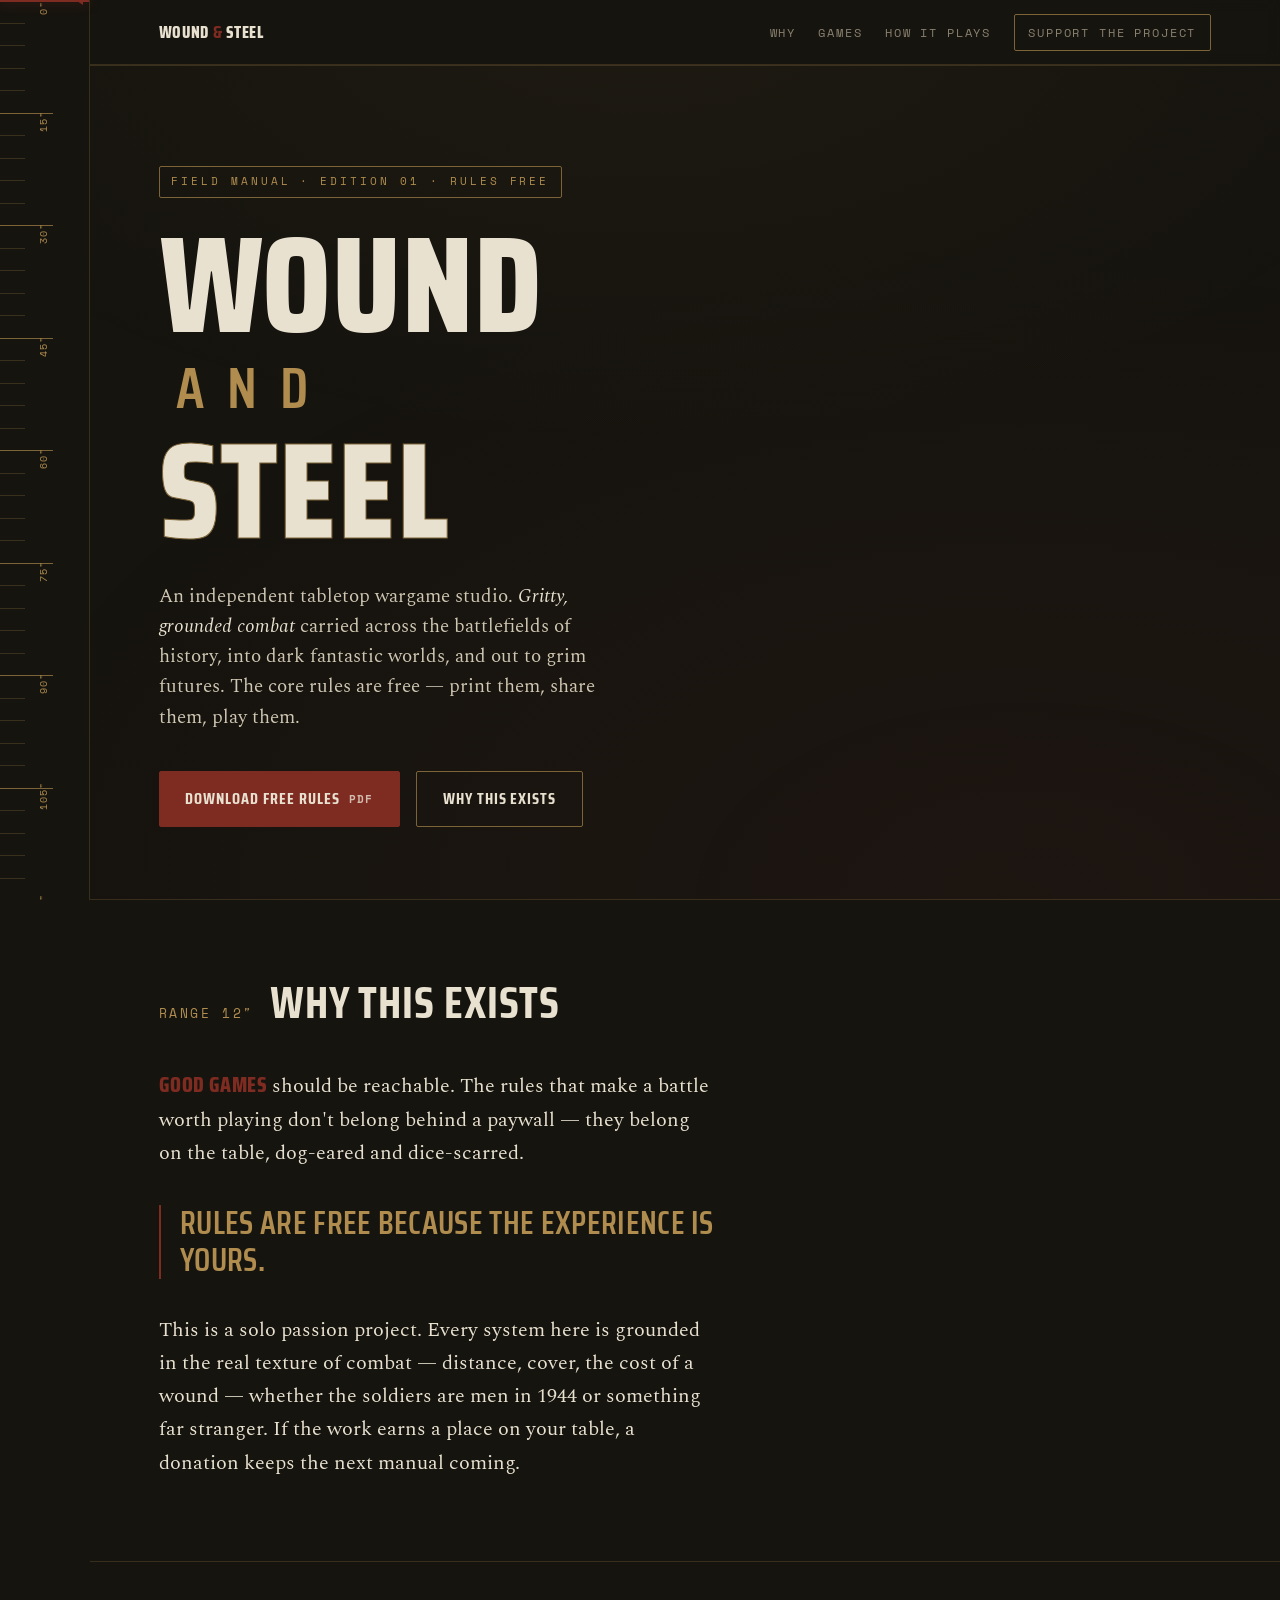
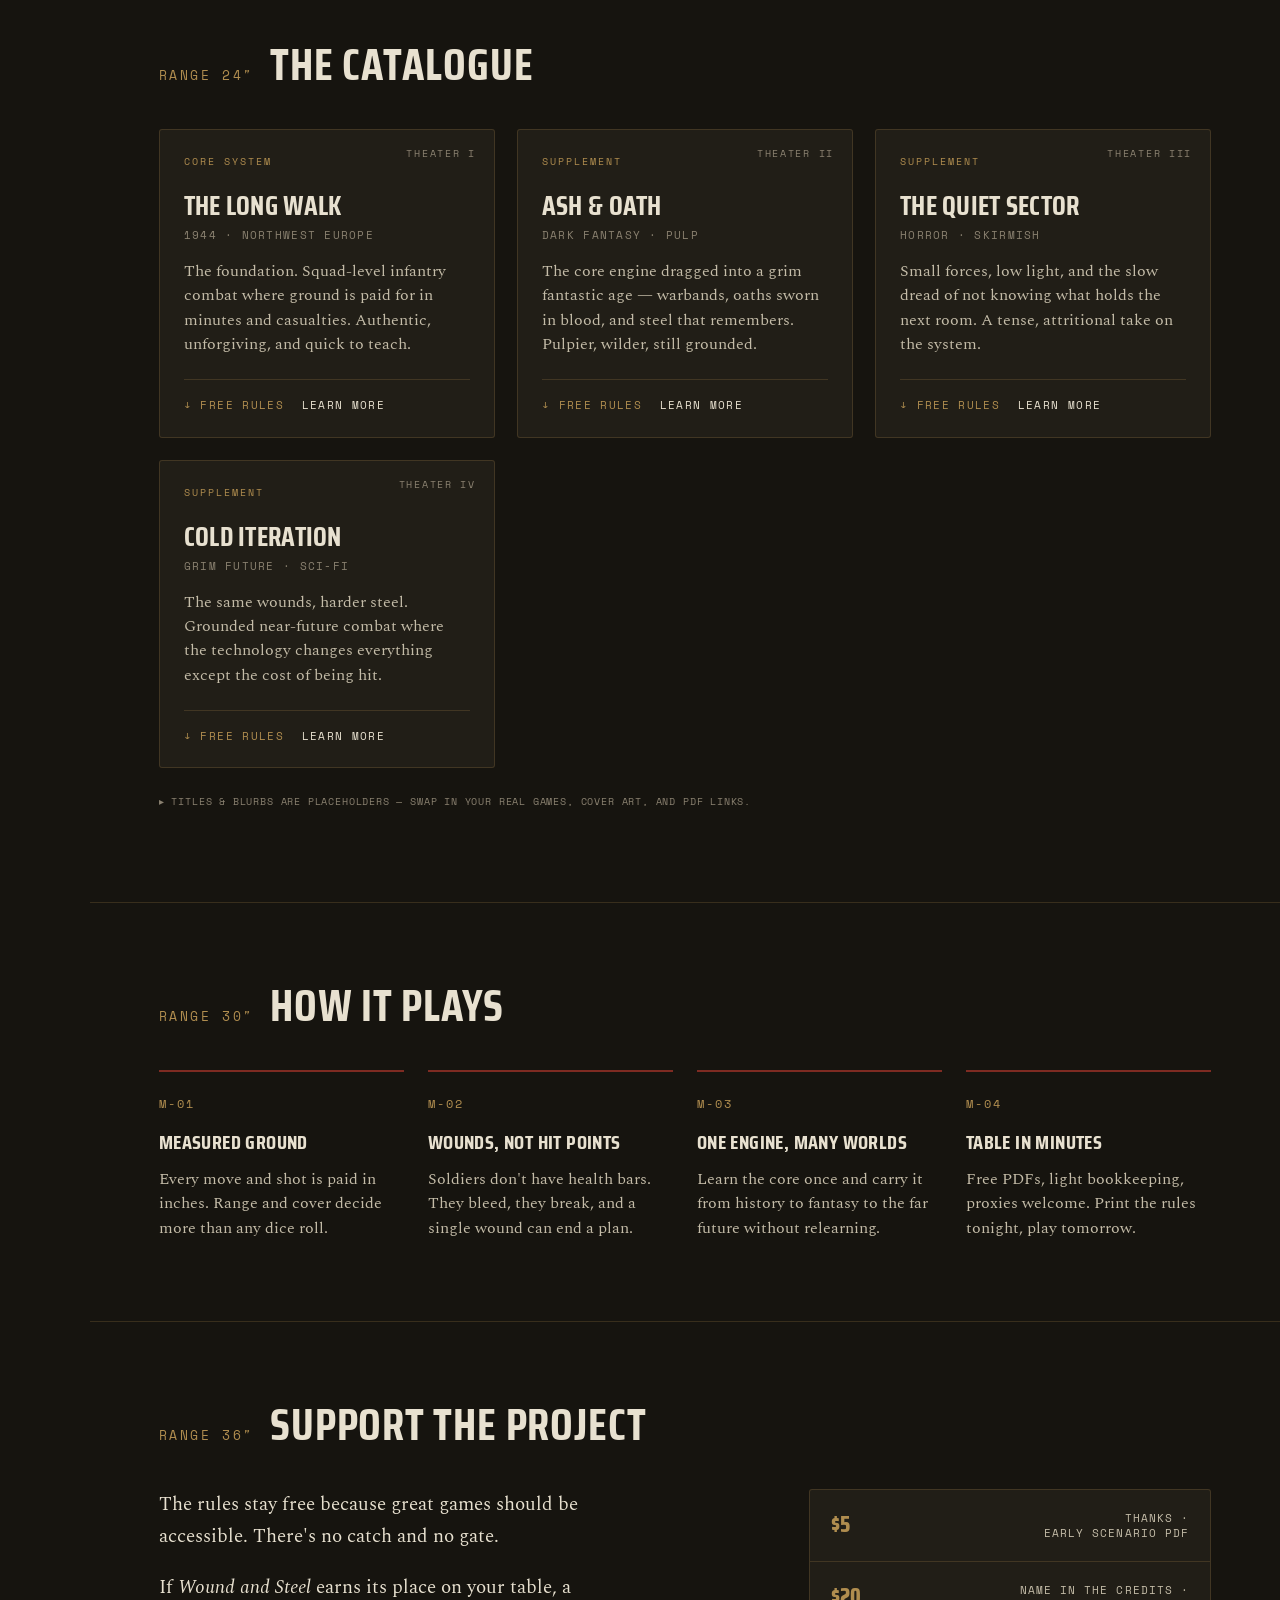
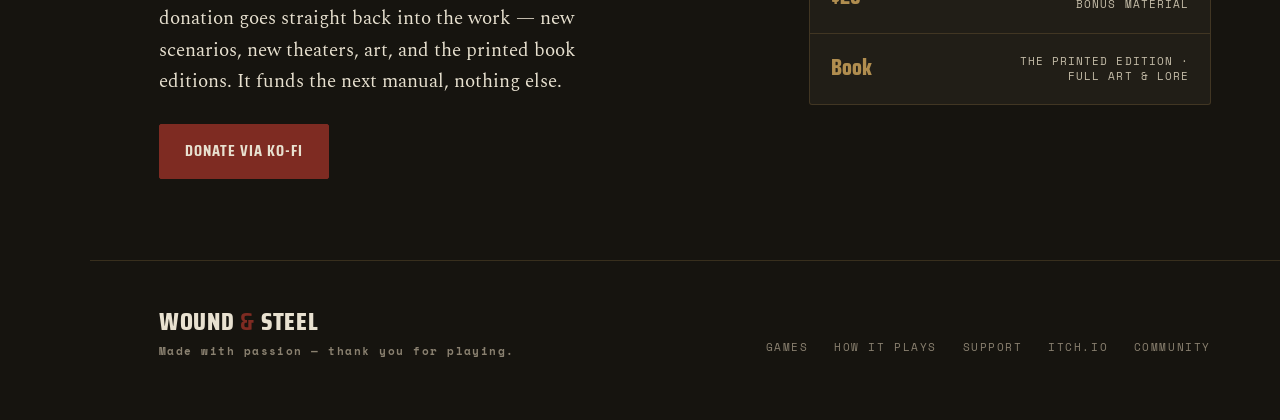
==== index.html @ c1ce83df "Add Wound and Steel studio homepage Distinctive dark-warm field-manual design for the tabletop warga" ====
<!DOCTYPE html>
<html lang="en">
<head>
<meta charset="UTF-8">
<meta name="viewport" content="width=device-width, initial-scale=1.0">
<title>Wound and Steel — Gritty tabletop wargames, rules free</title>
<meta name="description" content="Wound and Steel is an independent tabletop wargame studio. Grounded combat across history, dark fantasy, and grim futures. Core rules are free to download, print, and play.">
<link rel="preconnect" href="https://fonts.googleapis.com">
<link rel="preconnect" href="https://fonts.gstatic.com" crossorigin>
<link href="https://fonts.googleapis.com/css2?family=Saira+Condensed:wght@500;600;700;800&family=Spectral:ital,wght@0,400;0,500;1,400&family=Space+Mono:wght@400;700&display=swap" rel="stylesheet">
<style>
  :root{
    --gunmetal:#16140F;
    --steel:#211E17;
    --steel-2:#2B2820;
    --bone:#E8E1D0;
    --brass:#B08D4F;
    --brass-dim:#7d6438;
    --oxblood:#7E2B22;
    --ash:#8A8170;
    --hairline:rgba(176,141,79,.22);

    --display:"Saira Condensed",system-ui,sans-serif;
    --lore:"Spectral",Georgia,serif;
    --data:"Space Mono",ui-monospace,monospace;

    --rail:clamp(46px,7vw,92px);
    --maxw:1180px;
  }

  *{box-sizing:border-box}
  html{scroll-behavior:smooth}
  @media (prefers-reduced-motion:reduce){html{scroll-behavior:auto}}

  body{
    margin:0;
    background:var(--gunmetal);
    color:var(--bone);
    font-family:var(--lore);
    font-size:18px;
    line-height:1.65;
    -webkit-font-smoothing:antialiased;
    overflow-x:hidden;
  }
  /* faint paper grain + vignette, grounds the "field manual" surface */
  body::before{
    content:"";
    position:fixed;inset:0;z-index:0;pointer-events:none;
    background:
      radial-gradient(120% 90% at 50% 0%, rgba(176,141,79,.05), transparent 55%),
      radial-gradient(140% 120% at 80% 100%, rgba(126,43,34,.07), transparent 60%);
  }
  main{position:relative;z-index:1}

  a{color:inherit}
  ::selection{background:var(--oxblood);color:var(--bone)}

  .data{font-family:var(--data);text-transform:uppercase;letter-spacing:.18em;font-size:.72rem;color:var(--brass)}

  /* ---- THE RANGE RULER : signature element ---- */
  .ruler{
    position:fixed;top:0;left:0;bottom:0;width:var(--rail);z-index:5;
    border-right:1px solid var(--hairline);
    background:linear-gradient(var(--gunmetal),var(--gunmetal));
    pointer-events:none;
    display:flex;flex-direction:column;
  }
  .ruler__ticks{position:absolute;inset:0;overflow:hidden}
  .ruler__tick{position:absolute;left:0;height:1px;background:var(--hairline)}
  .ruler__tick.major{background:var(--brass-dim);width:60%}
  .ruler__tick.minor{width:28%}
  .ruler__num{
    position:absolute;left:50%;transform:translateX(-50%) rotate(-90deg);
    transform-origin:center;
    font-family:var(--data);font-size:.62rem;letter-spacing:.1em;color:var(--brass);
    white-space:nowrap;
  }
  .ruler__marker{
    position:absolute;left:0;width:100%;height:2px;background:var(--oxblood);
    box-shadow:0 0 12px rgba(126,43,34,.8);
    transition:top .15s linear;
  }
  .ruler__marker::after{
    content:"";position:absolute;right:6px;top:-3px;width:0;height:0;
    border-top:4px solid transparent;border-bottom:4px solid transparent;
    border-right:6px solid var(--oxblood);
  }
  @media (prefers-reduced-motion:reduce){.ruler__marker{transition:none}}

  .shell{margin-left:var(--rail)}
  .wrap{max-width:var(--maxw);margin:0 auto;padding:0 clamp(20px,5vw,64px)}

  /* ---- top bar ---- */
  header.bar{
    position:sticky;top:0;z-index:4;margin-left:var(--rail);
    background:rgba(22,20,15,.86);backdrop-filter:blur(6px);
    border-bottom:1px solid var(--hairline);
  }
  .bar__in{display:flex;align-items:center;justify-content:space-between;gap:1rem;
    padding:.85rem clamp(20px,5vw,64px);max-width:var(--maxw);margin:0 auto}
  .brand{font-family:var(--display);font-weight:800;letter-spacing:.04em;
    font-size:1.05rem;text-transform:uppercase;line-height:1}
  .brand b{color:var(--oxblood);font-weight:800}
  nav.links{display:flex;gap:1.4rem;align-items:center}
  nav.links a{font-family:var(--data);font-size:.72rem;text-transform:uppercase;
    letter-spacing:.16em;color:var(--ash);text-decoration:none;transition:color .2s}
  nav.links a:hover,nav.links a:focus-visible{color:var(--bone)}
  .support-btn{
    font-family:var(--data);font-size:.7rem;letter-spacing:.14em;text-transform:uppercase;
    color:var(--bone);text-decoration:none;
    border:1px solid var(--brass-dim);padding:.5rem .85rem;border-radius:2px;
    transition:border-color .2s,background .2s,color .2s;
  }
  .support-btn:hover,.support-btn:focus-visible{border-color:var(--brass);background:var(--brass);color:var(--gunmetal)}
  nav.links a.hide-sm{display:inline}

  /* ---- HERO : dossier cover ---- */
  .hero{padding:clamp(3.5rem,11vh,7rem) 0 clamp(3rem,8vh,5rem)}
  .stamp{
    display:inline-block;font-family:var(--data);font-size:.66rem;letter-spacing:.28em;
    text-transform:uppercase;color:var(--brass);
    border:1px solid var(--brass-dim);padding:.4rem .7rem;border-radius:2px;
    margin-bottom:1.8rem;
  }
  .hero h1{
    font-family:var(--display);font-weight:800;text-transform:uppercase;
    font-size:clamp(3.1rem,12vw,8.5rem);line-height:.86;letter-spacing:.005em;
    margin:0;color:var(--bone);
  }
  .hero h1 .and{display:block;font-size:.42em;font-weight:600;letter-spacing:.4em;
    color:var(--brass);margin:.35em 0;padding-left:.3em}
  .hero h1 .steel{color:var(--bone);
    text-shadow:0 0 0 transparent;
    -webkit-text-stroke:1px var(--brass-dim);}
  .hero__lede{
    max-width:46ch;margin:2rem 0 0;font-family:var(--lore);font-size:1.18rem;
    color:#cfc7b3;line-height:1.6;
  }
  .hero__lede em{color:var(--bone);font-style:italic}
  .hero__cta{display:flex;flex-wrap:wrap;gap:1rem;margin-top:2.4rem;align-items:center}
  .btn{
    font-family:var(--display);text-transform:uppercase;letter-spacing:.06em;
    font-weight:700;font-size:1rem;text-decoration:none;
    padding:.85rem 1.6rem;border-radius:2px;display:inline-flex;align-items:center;gap:.6rem;
    transition:transform .15s,background .2s,color .2s,border-color .2s;
  }
  .btn--solid{background:var(--oxblood);color:var(--bone);border:1px solid var(--oxblood)}
  .btn--solid:hover,.btn--solid:focus-visible{background:#94352a;transform:translateY(-2px)}
  .btn--ghost{border:1px solid var(--brass-dim);color:var(--bone)}
  .btn--ghost:hover,.btn--ghost:focus-visible{border-color:var(--brass);color:var(--brass)}
  .btn .tick{font-family:var(--data);font-size:.7rem;letter-spacing:.1em;opacity:.8}

  /* section scaffolding */
  section{padding:clamp(3.5rem,9vh,6rem) 0;border-top:1px solid var(--hairline)}
  .sec-head{display:flex;align-items:baseline;gap:1rem;margin-bottom:2.6rem;flex-wrap:wrap}
  .sec-head .idx{font-family:var(--data);color:var(--brass);font-size:.8rem;letter-spacing:.2em}
  .sec-head h2{font-family:var(--display);text-transform:uppercase;font-weight:700;
    font-size:clamp(1.7rem,4.5vw,2.8rem);letter-spacing:.02em;margin:0;line-height:1}

  /* ---- WHY THIS EXISTS ---- */
  .creed{display:grid;grid-template-columns:1fr;gap:2.2rem;max-width:62ch}
  .creed p{margin:0;font-size:1.22rem;line-height:1.7}
  .creed p .drop{color:var(--oxblood);font-family:var(--display);font-weight:800;
    font-size:1.1em;text-transform:uppercase;letter-spacing:.02em}
  .creed .pull{font-family:var(--display);text-transform:uppercase;font-weight:600;
    font-size:clamp(1.4rem,3.6vw,2rem);line-height:1.15;color:var(--brass);
    letter-spacing:.01em;border-left:2px solid var(--oxblood);padding-left:1.2rem;max-width:none}

  /* ---- GAMES : theater dossiers ---- */
  .games{display:grid;grid-template-columns:repeat(auto-fill,minmax(280px,1fr));gap:1.4rem}
  .game{
    position:relative;background:var(--steel);border:1px solid var(--hairline);
    border-radius:3px;padding:1.5rem 1.5rem 1.4rem;overflow:hidden;
    transition:border-color .25s,transform .2s,background .25s;
    display:flex;flex-direction:column;min-height:260px;
  }
  .game:hover{border-color:var(--brass-dim);transform:translateY(-3px);background:var(--steel-2)}
  .game::before{
    content:attr(data-theater);position:absolute;top:1rem;right:1.1rem;
    font-family:var(--data);font-size:.6rem;letter-spacing:.18em;color:var(--ash);text-transform:uppercase;
  }
  .game__sig{font-family:var(--data);font-size:.64rem;letter-spacing:.2em;color:var(--brass);
    text-transform:uppercase;margin-bottom:1.4rem}
  .game h3{font-family:var(--display);text-transform:uppercase;font-weight:700;
    font-size:1.7rem;line-height:.95;margin:0 0 .5rem;letter-spacing:.01em}
  .game .era{font-family:var(--data);font-size:.66rem;color:var(--ash);letter-spacing:.12em;
    text-transform:uppercase;margin-bottom:.9rem}
  .game p{font-size:.98rem;color:#c4bca8;line-height:1.55;margin:0 0 1.4rem}
  .game__foot{margin-top:auto;display:flex;gap:1.1rem;align-items:center;
    border-top:1px solid var(--hairline);padding-top:1rem}
  .game__foot a{font-family:var(--data);font-size:.7rem;letter-spacing:.12em;text-transform:uppercase;
    text-decoration:none;color:var(--bone);transition:color .2s}
  .game__foot a.free{color:var(--brass)}
  .game__foot a:hover{color:var(--oxblood)}
  .placeholder-note{font-family:var(--data);font-size:.64rem;color:var(--ash);
    letter-spacing:.08em;margin-top:1.6rem;text-transform:uppercase}

  /* ---- HOW IT PLAYS / mechanics strip ---- */
  .mech{display:grid;grid-template-columns:repeat(auto-fit,minmax(220px,1fr));gap:1.5rem}
  .mech__item{border-top:2px solid var(--oxblood);padding-top:1rem}
  .mech__item .num{font-family:var(--data);font-size:.72rem;color:var(--brass);letter-spacing:.18em}
  .mech__item h4{font-family:var(--display);text-transform:uppercase;font-weight:700;
    font-size:1.25rem;margin:.5rem 0 .5rem;letter-spacing:.02em}
  .mech__item p{margin:0;font-size:.98rem;color:#c4bca8;line-height:1.55}

  /* ---- SUPPORT ---- */
  .support{display:grid;grid-template-columns:1.2fr .8fr;gap:3rem;align-items:start}
  .support__copy p{font-size:1.16rem;line-height:1.7;margin:0 0 1.2rem;max-width:48ch}
  .tiers{border:1px solid var(--hairline);border-radius:3px;background:var(--steel);overflow:hidden}
  .tier{display:flex;justify-content:space-between;align-items:center;gap:1rem;
    padding:1.05rem 1.3rem;border-bottom:1px solid var(--hairline)}
  .tier:last-child{border-bottom:0}
  .tier .amt{font-family:var(--display);font-weight:800;font-size:1.4rem;color:var(--brass)}
  .tier .lbl{font-family:var(--data);font-size:.66rem;letter-spacing:.1em;color:#c4bca8;
    text-transform:uppercase;text-align:right;line-height:1.4}
  .support__cta{margin-top:1.6rem}

  /* ---- FOOTER ---- */
  footer{border-top:1px solid var(--hairline);padding:3rem 0 4rem;margin-left:var(--rail)}
  .foot__in{max-width:var(--maxw);margin:0 auto;padding:0 clamp(20px,5vw,64px);
    display:flex;justify-content:space-between;align-items:flex-end;gap:2rem;flex-wrap:wrap}
  .foot__brand{font-family:var(--display);font-weight:800;text-transform:uppercase;
    font-size:1.6rem;letter-spacing:.03em;line-height:1}
  .foot__brand b{color:var(--oxblood)}
  .foot__brand span{display:block;font-family:var(--data);font-size:.66rem;color:var(--ash);
    letter-spacing:.14em;margin-top:.7rem;text-transform:none}
  .foot__links{display:flex;gap:1.6rem;flex-wrap:wrap}
  .foot__links a{font-family:var(--data);font-size:.7rem;letter-spacing:.14em;text-transform:uppercase;
    color:var(--ash);text-decoration:none;transition:color .2s}
  .foot__links a:hover{color:var(--bone)}

  /* scroll reveal */
  .reveal{opacity:0;transform:translateY(18px);transition:opacity .6s ease,transform .6s ease}
  .reveal.in{opacity:1;transform:none}
  @media (prefers-reduced-motion:reduce){.reveal{opacity:1;transform:none;transition:none}}

  :focus-visible{outline:2px solid var(--brass);outline-offset:3px}

  /* ---- responsive ---- */
  @media (max-width:820px){
    .support{grid-template-columns:1fr;gap:2rem}
    nav.links a.hide-sm{display:none}
  }
  @media (max-width:560px){
    body{font-size:17px}
    :root{--rail:34px}
    .ruler__num{font-size:.52rem}
    nav.links{gap:.9rem}
    .brand{font-size:.9rem}
    .hero h1 .steel{-webkit-text-stroke:.5px var(--brass-dim)}
  }
</style>
</head>
<body>

<!-- SIGNATURE: range ruler -->
<div class="ruler" aria-hidden="true">
  <div class="ruler__ticks" id="ticks"></div>
  <div class="ruler__marker" id="marker" style="top:0"></div>
</div>

<header class="bar">
  <div class="bar__in">
    <div class="brand">Wound&nbsp;<b>&amp;</b>&nbsp;Steel</div>
    <nav class="links" aria-label="Primary">
      <a href="#creed" class="hide-sm">Why</a>
      <a href="#games">Games</a>
      <a href="#play" class="hide-sm">How it plays</a>
      <a href="#support" class="support-btn">Support the project</a>
    </nav>
  </div>
</header>

<main class="shell">

  <!-- HERO -->
  <section class="hero" id="top">
    <div class="wrap">
      <span class="stamp reveal">Field Manual · Edition 01 · Rules free</span>
      <h1 class="reveal">
        Wound
        <span class="and">and</span>
        <span class="steel">Steel</span>
      </h1>
      <p class="hero__lede reveal">
        An independent tabletop wargame studio. <em>Gritty, grounded combat</em>
        carried across the battlefields of history, into dark fantastic worlds,
        and out to grim futures. The core rules are free — print them, share them,
        play them.
      </p>
      <div class="hero__cta reveal">
        <a href="#games" class="btn btn--solid">Download free rules <span class="tick">PDF</span></a>
        <a href="#creed" class="btn btn--ghost">Why this exists</a>
      </div>
    </div>
  </section>

  <!-- WHY THIS EXISTS -->
  <section id="creed">
    <div class="wrap">
      <div class="sec-head reveal">
        <span class="idx">RANGE 12″</span>
        <h2>Why this exists</h2>
      </div>
      <div class="creed">
        <p class="reveal"><span class="drop">Good games</span> should be reachable. The rules
        that make a battle worth playing don't belong behind a paywall — they belong on the
        table, dog-eared and dice-scarred.</p>
        <p class="pull reveal">Rules are free because the experience is yours.</p>
        <p class="reveal">This is a solo passion project. Every system here is grounded in the
        real texture of combat — distance, cover, the cost of a wound — whether the soldiers
        are men in 1944 or something far stranger. If the work earns a place on your table,
        a donation keeps the next manual coming.</p>
      </div>
    </div>
  </section>

  <!-- GAMES -->
  <section id="games">
    <div class="wrap">
      <div class="sec-head reveal">
        <span class="idx">RANGE 24″</span>
        <h2>The catalogue</h2>
      </div>
      <div class="games">
        <article class="game reveal" data-theater="Theater I">
          <div class="game__sig">Core system</div>
          <h3>The Long Walk</h3>
          <div class="era">1944 · Northwest Europe</div>
          <p>The foundation. Squad-level infantry combat where ground is paid for in
          minutes and casualties. Authentic, unforgiving, and quick to teach.</p>
          <div class="game__foot">
            <a href="#" class="free">↓ Free rules</a>
            <a href="#">Learn more</a>
          </div>
        </article>

        <article class="game reveal" data-theater="Theater II">
          <div class="game__sig">Supplement</div>
          <h3>Ash &amp; Oath</h3>
          <div class="era">Dark fantasy · Pulp</div>
          <p>The core engine dragged into a grim fantastic age — warbands, oaths sworn
          in blood, and steel that remembers. Pulpier, wilder, still grounded.</p>
          <div class="game__foot">
            <a href="#" class="free">↓ Free rules</a>
            <a href="#">Learn more</a>
          </div>
        </article>

        <article class="game reveal" data-theater="Theater III">
          <div class="game__sig">Supplement</div>
          <h3>The Quiet Sector</h3>
          <div class="era">Horror · Skirmish</div>
          <p>Small forces, low light, and the slow dread of not knowing what holds the
          next room. A tense, attritional take on the system.</p>
          <div class="game__foot">
            <a href="#" class="free">↓ Free rules</a>
            <a href="#">Learn more</a>
          </div>
        </article>

        <article class="game reveal" data-theater="Theater IV">
          <div class="game__sig">Supplement</div>
          <h3>Cold Iteration</h3>
          <div class="era">Grim future · Sci-fi</div>
          <p>The same wounds, harder steel. Grounded near-future combat where the
          technology changes everything except the cost of being hit.</p>
          <div class="game__foot">
            <a href="#" class="free">↓ Free rules</a>
            <a href="#">Learn more</a>
          </div>
        </article>
      </div>
      <p class="placeholder-note">▸ Titles &amp; blurbs are placeholders — swap in your real games, cover art, and PDF links.</p>
    </div>
  </section>

  <!-- HOW IT PLAYS -->
  <section id="play">
    <div class="wrap">
      <div class="sec-head reveal">
        <span class="idx">RANGE 30″</span>
        <h2>How it plays</h2>
      </div>
      <div class="mech">
        <div class="mech__item reveal">
          <span class="num">M-01</span>
          <h4>Measured ground</h4>
          <p>Every move and shot is paid in inches. Range and cover decide more than any dice roll.</p>
        </div>
        <div class="mech__item reveal">
          <span class="num">M-02</span>
          <h4>Wounds, not hit points</h4>
          <p>Soldiers don't have health bars. They bleed, they break, and a single wound can end a plan.</p>
        </div>
        <div class="mech__item reveal">
          <span class="num">M-03</span>
          <h4>One engine, many worlds</h4>
          <p>Learn the core once and carry it from history to fantasy to the far future without relearning.</p>
        </div>
        <div class="mech__item reveal">
          <span class="num">M-04</span>
          <h4>Table in minutes</h4>
          <p>Free PDFs, light bookkeeping, proxies welcome. Print the rules tonight, play tomorrow.</p>
        </div>
      </div>
    </div>
  </section>

  <!-- SUPPORT -->
  <section id="support">
    <div class="wrap">
      <div class="sec-head reveal">
        <span class="idx">RANGE 36″</span>
        <h2>Support the project</h2>
      </div>
      <div class="support">
        <div class="support__copy reveal">
          <p>The rules stay free because great games should be accessible. There's no
          catch and no gate.</p>
          <p>If <em>Wound and Steel</em> earns its place on your table, a donation goes
          straight back into the work — new scenarios, new theaters, art, and the
          printed book editions. It funds the next manual, nothing else.</p>
          <div class="support__cta">
            <a href="#" class="btn btn--solid">Donate via Ko-fi</a>
          </div>
        </div>
        <div class="tiers reveal" aria-label="Suggested support tiers">
          <div class="tier"><span class="amt">$5</span><span class="lbl">Thanks ·<br>early scenario PDF</span></div>
          <div class="tier"><span class="amt">$20</span><span class="lbl">Name in the credits ·<br>bonus material</span></div>
          <div class="tier"><span class="amt">Book</span><span class="lbl">The printed edition ·<br>full art &amp; lore</span></div>
        </div>
      </div>
    </div>
  </section>

</main>

<footer>
  <div class="foot__in">
    <div class="foot__brand">
      Wound <b>&amp;</b> Steel
      <span>Made with passion — thank you for playing.</span>
    </div>
    <nav class="foot__links" aria-label="Footer">
      <a href="#games">Games</a>
      <a href="#play">How it plays</a>
      <a href="#support">Support</a>
      <a href="#">itch.io</a>
      <a href="#">Community</a>
    </nav>
  </div>
</footer>

<script>
(function(){
  // Build the range ruler ticks
  var ticks=document.getElementById('ticks');
  if(ticks){
    var count=40; // visual marks down the rail
    for(var i=0;i<=count;i++){
      var t=document.createElement('div');
      var major=(i%5===0);
      t.className='ruler__tick '+(major?'major':'minor');
      t.style.top=(i/count*100)+'%';
      ticks.appendChild(t);
      if(major){
        var n=document.createElement('div');
        n.className='ruler__num';
        n.style.top=(i/count*100)+'%';
        n.textContent=(i*3)+'"'; // labelled in inches
        ticks.appendChild(n);
      }
    }
  }
  // Marker tracks scroll progress
  var marker=document.getElementById('marker');
  function onScroll(){
    var h=document.documentElement;
    var p=h.scrollTop/(h.scrollHeight-h.clientHeight||1);
    if(marker) marker.style.top=(p*100)+'%';
  }
  window.addEventListener('scroll',onScroll,{passive:true});
  onScroll();

  // Scroll reveal
  var reduce=window.matchMedia('(prefers-reduced-motion:reduce)').matches;
  if(reduce){
    document.querySelectorAll('.reveal').forEach(function(el){el.classList.add('in')});
  }else if('IntersectionObserver' in window){
    var io=new IntersectionObserver(function(es){
      es.forEach(function(e){if(e.isIntersecting){e.target.classList.add('in');io.unobserve(e.target)}});
    },{threshold:.12});
    document.querySelectorAll('.reveal').forEach(function(el){io.observe(el)});
  }else{
    document.querySelectorAll('.reveal').forEach(function(el){el.classList.add('in')});
  }
})();
</script>
</body>
</html>
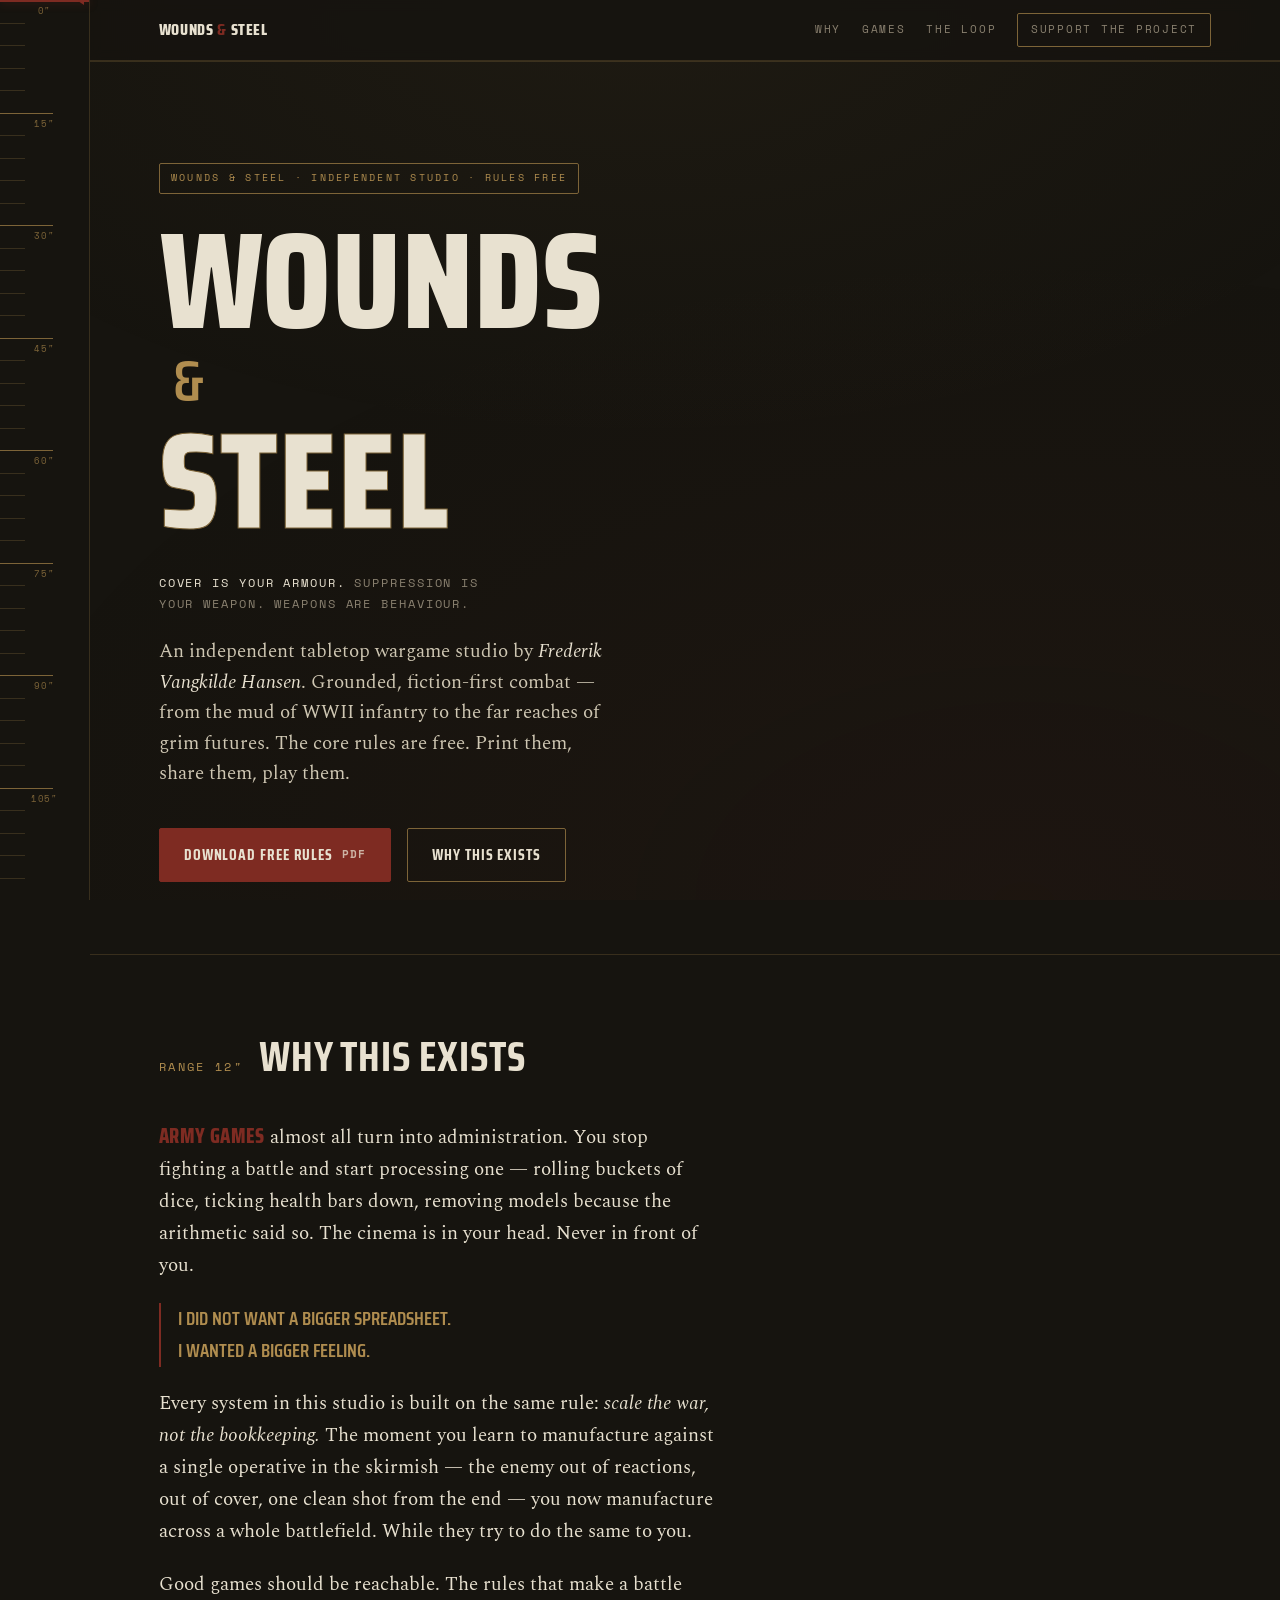
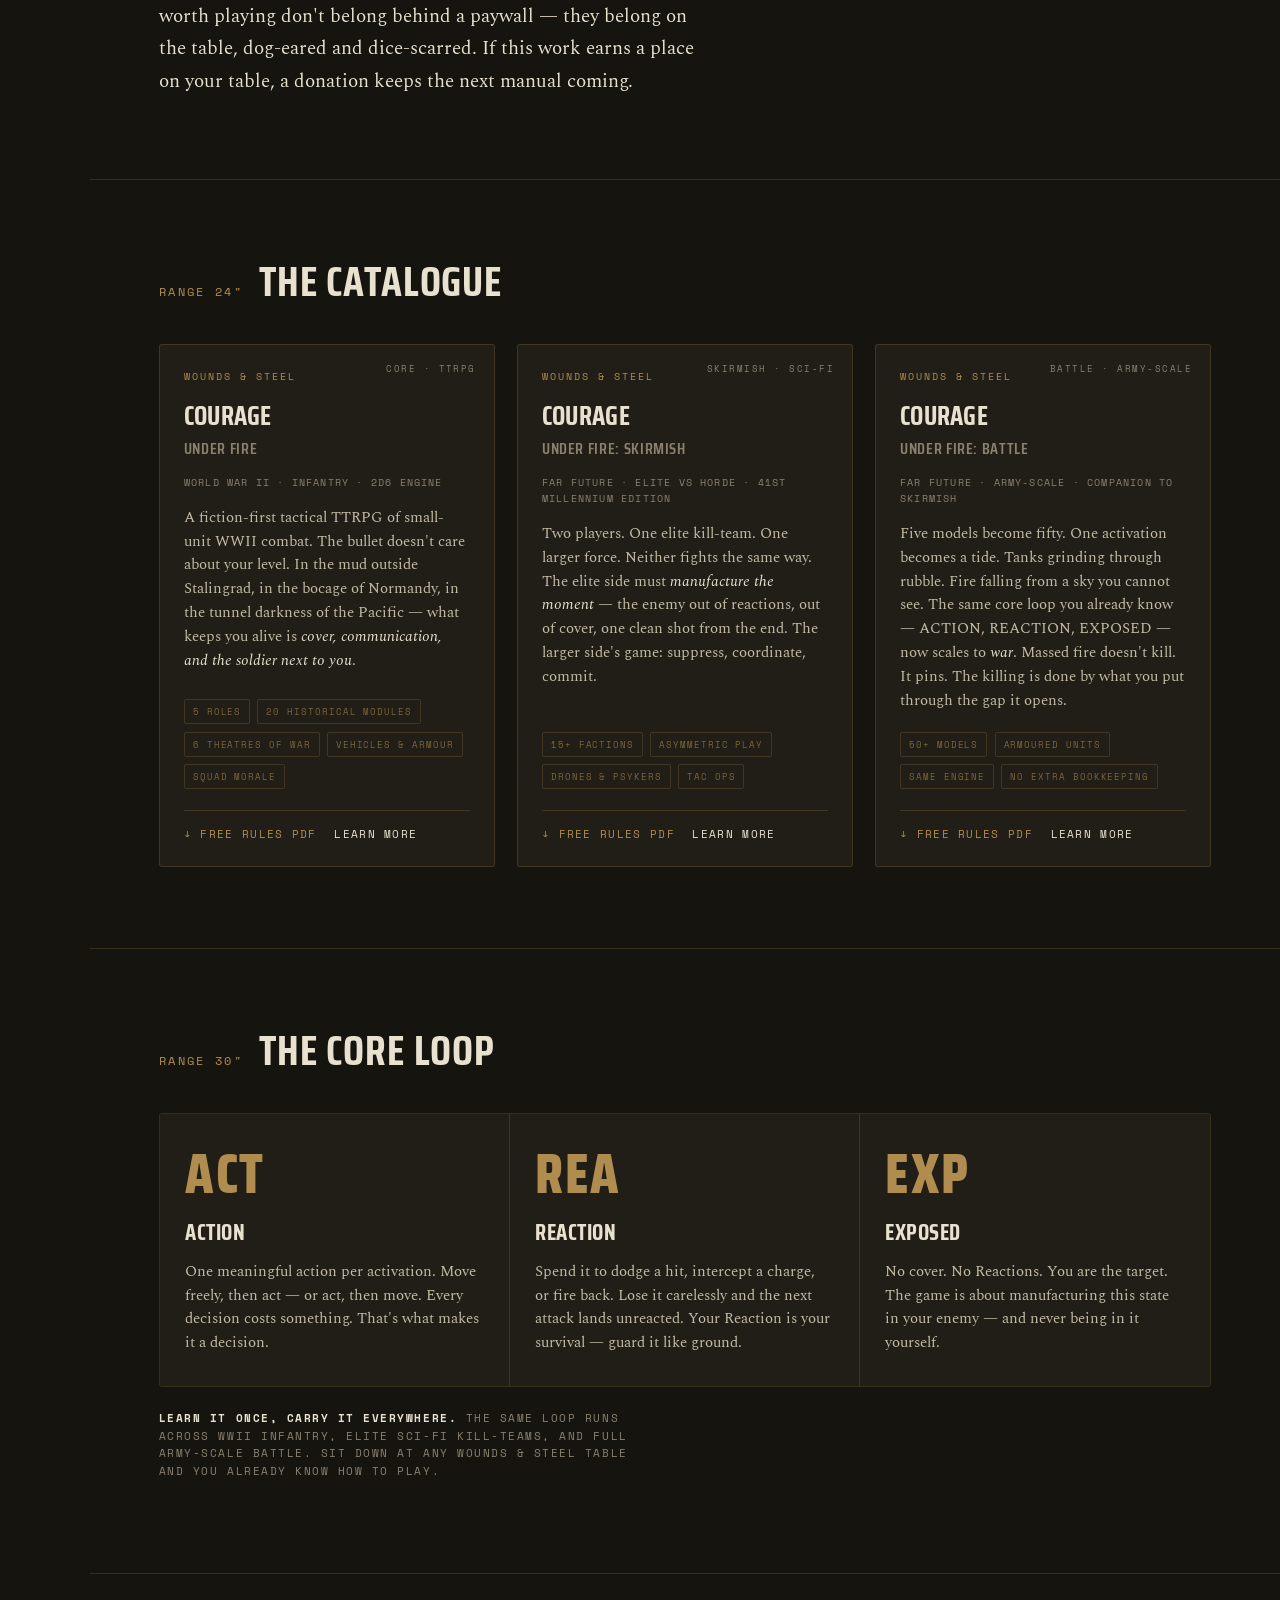
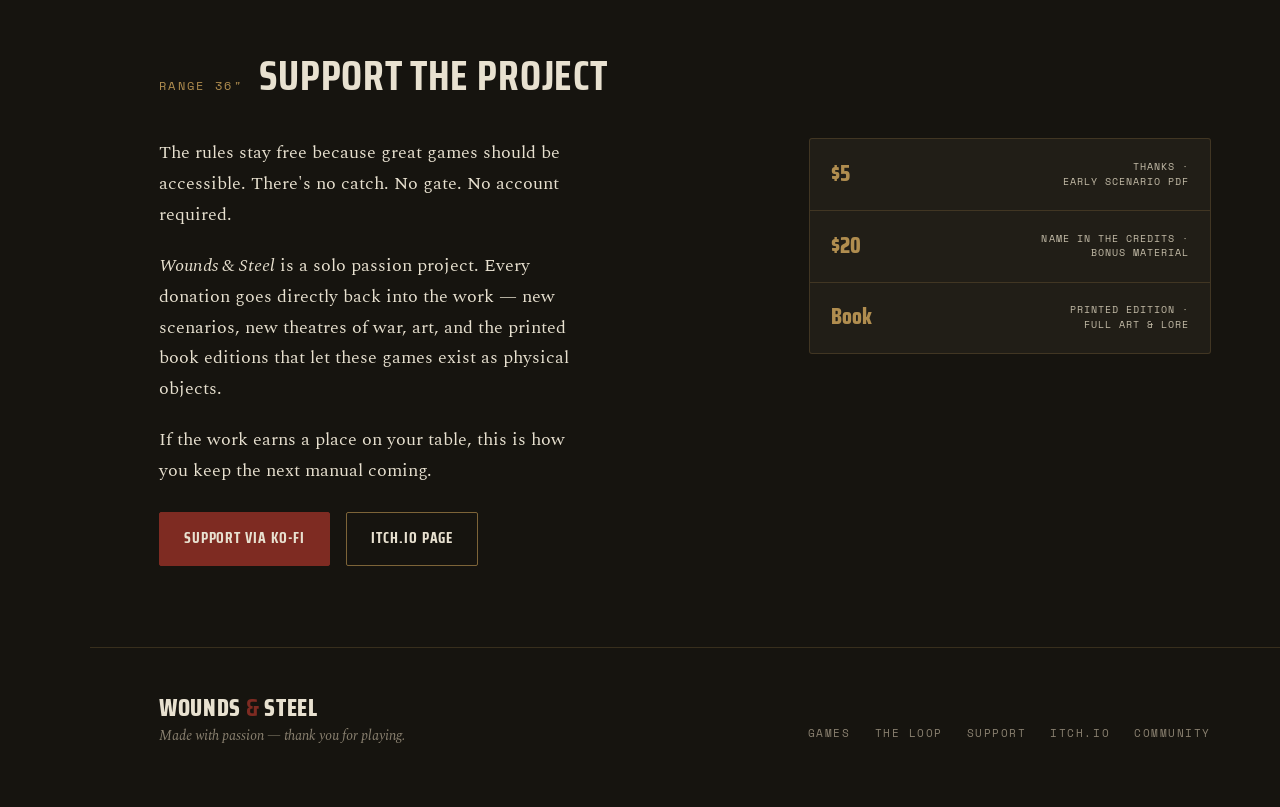
==== commit e62b5749: "Update site with real game content from uploaded documents Replace placeholder content with real Wou" ====
--- a/index.html
+++ b/index.html
@@ -3,8 +3,8 @@
 <head>
 <meta charset="UTF-8">
 <meta name="viewport" content="width=device-width, initial-scale=1.0">
-<title>Wound and Steel — Gritty tabletop wargames, rules free</title>
-<meta name="description" content="Wound and Steel is an independent tabletop wargame studio. Grounded combat across history, dark fantasy, and grim futures. Core rules are free to download, print, and play.">
+<title>Wounds &amp; Steel — Tabletop wargames by Frederik Vangkilde Hansen</title>
+<meta name="description" content="Wounds &amp; Steel is an independent tabletop wargame studio. Grounded, fiction-first combat from WWII infantry to far-future battlefields. Core rules free to download, print, and play.">
 <link rel="preconnect" href="https://fonts.googleapis.com">
 <link rel="preconnect" href="https://fonts.gstatic.com" crossorigin>
 <link href="https://fonts.googleapis.com/css2?family=Saira+Condensed:wght@500;600;700;800&family=Spectral:ital,wght@0,400;0,500;1,400&family=Space+Mono:wght@400;700&display=swap" rel="stylesheet">
@@ -42,46 +42,41 @@
     -webkit-font-smoothing:antialiased;
     overflow-x:hidden;
   }
-  /* faint paper grain + vignette, grounds the "field manual" surface */
   body::before{
-    content:"";
-    position:fixed;inset:0;z-index:0;pointer-events:none;
+    content:"";position:fixed;inset:0;z-index:0;pointer-events:none;
     background:
-      radial-gradient(120% 90% at 50% 0%, rgba(176,141,79,.05), transparent 55%),
-      radial-gradient(140% 120% at 80% 100%, rgba(126,43,34,.07), transparent 60%);
+      radial-gradient(120% 90% at 50% 0%,rgba(176,141,79,.05),transparent 55%),
+      radial-gradient(140% 120% at 80% 100%,rgba(126,43,34,.07),transparent 60%);
   }
   main{position:relative;z-index:1}
 
   a{color:inherit}
   ::selection{background:var(--oxblood);color:var(--bone)}
 
-  .data{font-family:var(--data);text-transform:uppercase;letter-spacing:.18em;font-size:.72rem;color:var(--brass)}
-
-  /* ---- THE RANGE RULER : signature element ---- */
+  /* ---- SIGNATURE: range ruler ---- */
   .ruler{
     position:fixed;top:0;left:0;bottom:0;width:var(--rail);z-index:5;
     border-right:1px solid var(--hairline);
-    background:linear-gradient(var(--gunmetal),var(--gunmetal));
+    background:var(--gunmetal);
     pointer-events:none;
-    display:flex;flex-direction:column;
   }
   .ruler__ticks{position:absolute;inset:0;overflow:hidden}
   .ruler__tick{position:absolute;left:0;height:1px;background:var(--hairline)}
   .ruler__tick.major{background:var(--brass-dim);width:60%}
   .ruler__tick.minor{width:28%}
   .ruler__num{
-    position:absolute;left:50%;transform:translateX(-50%) rotate(-90deg);
-    transform-origin:center;
-    font-family:var(--data);font-size:.62rem;letter-spacing:.1em;color:var(--brass);
-    white-space:nowrap;
+    position:absolute;left:50%;transform:translateX(-50%);
+    font-family:var(--data);font-size:.55rem;letter-spacing:.08em;color:var(--brass-dim);
+    white-space:nowrap;text-align:center;line-height:1;
+    pointer-events:none;margin-top:3px;
   }
   .ruler__marker{
-    position:absolute;left:0;width:100%;height:2px;background:var(--oxblood);
-    box-shadow:0 0 12px rgba(126,43,34,.8);
-    transition:top .15s linear;
+    position:absolute;left:0;width:100%;height:2px;
+    background:var(--oxblood);box-shadow:0 0 10px rgba(126,43,34,.7);
+    transition:top .12s linear;
   }
   .ruler__marker::after{
-    content:"";position:absolute;right:6px;top:-3px;width:0;height:0;
+    content:"";position:absolute;right:5px;top:-3px;width:0;height:0;
     border-top:4px solid transparent;border-bottom:4px solid transparent;
     border-right:6px solid var(--oxblood);
   }
@@ -90,170 +85,193 @@
   .shell{margin-left:var(--rail)}
   .wrap{max-width:var(--maxw);margin:0 auto;padding:0 clamp(20px,5vw,64px)}
 
-  /* ---- top bar ---- */
+  /* ---- header ---- */
   header.bar{
     position:sticky;top:0;z-index:4;margin-left:var(--rail);
-    background:rgba(22,20,15,.86);backdrop-filter:blur(6px);
+    background:rgba(22,20,15,.88);backdrop-filter:blur(6px);
     border-bottom:1px solid var(--hairline);
   }
-  .bar__in{display:flex;align-items:center;justify-content:space-between;gap:1rem;
-    padding:.85rem clamp(20px,5vw,64px);max-width:var(--maxw);margin:0 auto}
+  .bar__in{
+    display:flex;align-items:center;justify-content:space-between;gap:1rem;
+    padding:.8rem clamp(20px,5vw,64px);max-width:var(--maxw);margin:0 auto;
+  }
   .brand{font-family:var(--display);font-weight:800;letter-spacing:.04em;
-    font-size:1.05rem;text-transform:uppercase;line-height:1}
+    font-size:1rem;text-transform:uppercase;line-height:1;text-decoration:none;color:var(--bone)}
   .brand b{color:var(--oxblood);font-weight:800}
-  nav.links{display:flex;gap:1.4rem;align-items:center}
-  nav.links a{font-family:var(--data);font-size:.72rem;text-transform:uppercase;
+  nav.links{display:flex;gap:1.3rem;align-items:center}
+  nav.links a{font-family:var(--data);font-size:.68rem;text-transform:uppercase;
     letter-spacing:.16em;color:var(--ash);text-decoration:none;transition:color .2s}
   nav.links a:hover,nav.links a:focus-visible{color:var(--bone)}
   .support-btn{
-    font-family:var(--data);font-size:.7rem;letter-spacing:.14em;text-transform:uppercase;
+    font-family:var(--data);font-size:.68rem;letter-spacing:.14em;text-transform:uppercase;
     color:var(--bone);text-decoration:none;
-    border:1px solid var(--brass-dim);padding:.5rem .85rem;border-radius:2px;
+    border:1px solid var(--brass-dim);padding:.45rem .8rem;border-radius:2px;
     transition:border-color .2s,background .2s,color .2s;
   }
-  .support-btn:hover,.support-btn:focus-visible{border-color:var(--brass);background:var(--brass);color:var(--gunmetal)}
-  nav.links a.hide-sm{display:inline}
-
-  /* ---- HERO : dossier cover ---- */
+  .support-btn:hover,.support-btn:focus-visible{
+    border-color:var(--brass);background:var(--brass);color:var(--gunmetal)
+  }
+  .hide-sm{display:inline}
+
+  /* ---- HERO ---- */
   .hero{padding:clamp(3.5rem,11vh,7rem) 0 clamp(3rem,8vh,5rem)}
   .stamp{
-    display:inline-block;font-family:var(--data);font-size:.66rem;letter-spacing:.28em;
+    display:inline-block;font-family:var(--data);font-size:.64rem;letter-spacing:.22em;
     text-transform:uppercase;color:var(--brass);
-    border:1px solid var(--brass-dim);padding:.4rem .7rem;border-radius:2px;
-    margin-bottom:1.8rem;
+    border:1px solid var(--brass-dim);padding:.38rem .7rem;border-radius:2px;margin-bottom:1.8rem;
   }
   .hero h1{
     font-family:var(--display);font-weight:800;text-transform:uppercase;
-    font-size:clamp(3.1rem,12vw,8.5rem);line-height:.86;letter-spacing:.005em;
-    margin:0;color:var(--bone);
-  }
-  .hero h1 .and{display:block;font-size:.42em;font-weight:600;letter-spacing:.4em;
-    color:var(--brass);margin:.35em 0;padding-left:.3em}
-  .hero h1 .steel{color:var(--bone);
-    text-shadow:0 0 0 transparent;
-    -webkit-text-stroke:1px var(--brass-dim);}
+    font-size:clamp(3rem,12vw,8.5rem);line-height:.86;letter-spacing:.005em;margin:0;
+  }
+  .hero h1 .amp{
+    display:block;font-size:.42em;font-weight:600;letter-spacing:.35em;
+    color:var(--brass);margin:.3em 0;padding-left:.25em;
+  }
+  .hero h1 .steel{-webkit-text-stroke:1px var(--brass-dim)}
+  .tagline{
+    margin:2rem 0 0;max-width:52ch;font-family:var(--data);font-size:.74rem;
+    letter-spacing:.16em;text-transform:uppercase;color:var(--ash);line-height:1.8;
+  }
+  .tagline span{color:var(--bone)}
   .hero__lede{
-    max-width:46ch;margin:2rem 0 0;font-family:var(--lore);font-size:1.18rem;
-    color:#cfc7b3;line-height:1.6;
+    max-width:46ch;margin:1.4rem 0 0;font-size:1.16rem;color:#cfc7b3;line-height:1.65;
   }
   .hero__lede em{color:var(--bone);font-style:italic}
   .hero__cta{display:flex;flex-wrap:wrap;gap:1rem;margin-top:2.4rem;align-items:center}
   .btn{
     font-family:var(--display);text-transform:uppercase;letter-spacing:.06em;
-    font-weight:700;font-size:1rem;text-decoration:none;
-    padding:.85rem 1.6rem;border-radius:2px;display:inline-flex;align-items:center;gap:.6rem;
+    font-weight:700;font-size:.95rem;text-decoration:none;
+    padding:.82rem 1.5rem;border-radius:2px;display:inline-flex;align-items:center;gap:.55rem;
     transition:transform .15s,background .2s,color .2s,border-color .2s;
   }
   .btn--solid{background:var(--oxblood);color:var(--bone);border:1px solid var(--oxblood)}
   .btn--solid:hover,.btn--solid:focus-visible{background:#94352a;transform:translateY(-2px)}
   .btn--ghost{border:1px solid var(--brass-dim);color:var(--bone)}
   .btn--ghost:hover,.btn--ghost:focus-visible{border-color:var(--brass);color:var(--brass)}
-  .btn .tick{font-family:var(--data);font-size:.7rem;letter-spacing:.1em;opacity:.8}
+  .btn .tick{font-family:var(--data);font-size:.68rem;letter-spacing:.1em;opacity:.75}
 
   /* section scaffolding */
   section{padding:clamp(3.5rem,9vh,6rem) 0;border-top:1px solid var(--hairline)}
   .sec-head{display:flex;align-items:baseline;gap:1rem;margin-bottom:2.6rem;flex-wrap:wrap}
-  .sec-head .idx{font-family:var(--data);color:var(--brass);font-size:.8rem;letter-spacing:.2em}
+  .sec-head .idx{font-family:var(--data);color:var(--brass);font-size:.74rem;letter-spacing:.2em}
   .sec-head h2{font-family:var(--display);text-transform:uppercase;font-weight:700;
-    font-size:clamp(1.7rem,4.5vw,2.8rem);letter-spacing:.02em;margin:0;line-height:1}
-
-  /* ---- WHY THIS EXISTS ---- */
-  .creed{display:grid;grid-template-columns:1fr;gap:2.2rem;max-width:62ch}
-  .creed p{margin:0;font-size:1.22rem;line-height:1.7}
-  .creed p .drop{color:var(--oxblood);font-family:var(--display);font-weight:800;
-    font-size:1.1em;text-transform:uppercase;letter-spacing:.02em}
-  .creed .pull{font-family:var(--display);text-transform:uppercase;font-weight:600;
-    font-size:clamp(1.4rem,3.6vw,2rem);line-height:1.15;color:var(--brass);
-    letter-spacing:.01em;border-left:2px solid var(--oxblood);padding-left:1.2rem;max-width:none}
-
-  /* ---- GAMES : theater dossiers ---- */
-  .games{display:grid;grid-template-columns:repeat(auto-fill,minmax(280px,1fr));gap:1.4rem}
+    font-size:clamp(1.6rem,4.5vw,2.6rem);letter-spacing:.02em;margin:0;line-height:1}
+
+  /* ---- WHY ---- */
+  .creed{max-width:62ch}
+  .creed p{margin:0 0 1.3rem;font-size:1.18rem;line-height:1.7}
+  .creed p:last-child{margin:0}
+  .creed .drop{color:var(--oxblood);font-family:var(--display);font-weight:800;
+    font-size:1.08em;text-transform:uppercase;letter-spacing:.02em}
+  .pull{
+    font-family:var(--display);text-transform:uppercase;font-weight:600;
+    font-size:clamp(1.35rem,3.4vw,1.9rem);line-height:1.2;color:var(--brass);
+    border-left:2px solid var(--oxblood);padding-left:1.1rem;margin:1.8rem 0;
+  }
+
+  /* ---- GAMES ---- */
+  .games{display:grid;grid-template-columns:repeat(auto-fill,minmax(300px,1fr));gap:1.4rem}
   .game{
     position:relative;background:var(--steel);border:1px solid var(--hairline);
     border-radius:3px;padding:1.5rem 1.5rem 1.4rem;overflow:hidden;
     transition:border-color .25s,transform .2s,background .25s;
-    display:flex;flex-direction:column;min-height:260px;
+    display:flex;flex-direction:column;
   }
   .game:hover{border-color:var(--brass-dim);transform:translateY(-3px);background:var(--steel-2)}
-  .game::before{
-    content:attr(data-theater);position:absolute;top:1rem;right:1.1rem;
-    font-family:var(--data);font-size:.6rem;letter-spacing:.18em;color:var(--ash);text-transform:uppercase;
-  }
-  .game__sig{font-family:var(--data);font-size:.64rem;letter-spacing:.2em;color:var(--brass);
-    text-transform:uppercase;margin-bottom:1.4rem}
+  .game__badge{
+    position:absolute;top:1rem;right:1.1rem;
+    font-family:var(--data);font-size:.58rem;letter-spacing:.16em;color:var(--ash);
+    text-transform:uppercase;
+  }
+  .game__sig{font-family:var(--data);font-size:.62rem;letter-spacing:.2em;color:var(--brass);
+    text-transform:uppercase;margin-bottom:1.2rem}
   .game h3{font-family:var(--display);text-transform:uppercase;font-weight:700;
-    font-size:1.7rem;line-height:.95;margin:0 0 .5rem;letter-spacing:.01em}
-  .game .era{font-family:var(--data);font-size:.66rem;color:var(--ash);letter-spacing:.12em;
+    font-size:1.65rem;line-height:.95;margin:0 0 .4rem;letter-spacing:.01em}
+  .game .sub{font-family:var(--display);font-weight:600;font-size:1rem;
+    text-transform:uppercase;color:var(--ash);letter-spacing:.04em;margin-bottom:.8rem}
+  .game .era{font-family:var(--data);font-size:.62rem;color:var(--ash);letter-spacing:.12em;
     text-transform:uppercase;margin-bottom:.9rem}
-  .game p{font-size:.98rem;color:#c4bca8;line-height:1.55;margin:0 0 1.4rem}
-  .game__foot{margin-top:auto;display:flex;gap:1.1rem;align-items:center;
-    border-top:1px solid var(--hairline);padding-top:1rem}
-  .game__foot a{font-family:var(--data);font-size:.7rem;letter-spacing:.12em;text-transform:uppercase;
-    text-decoration:none;color:var(--bone);transition:color .2s}
+  .game p{font-size:.96rem;color:#c4bca8;line-height:1.55;margin:0 0 1.2rem;flex-grow:1}
+  .game p em{color:var(--bone);font-style:italic}
+  .game__tags{display:flex;flex-wrap:wrap;gap:.45rem;margin-bottom:1.3rem}
+  .tag{font-family:var(--data);font-size:.58rem;letter-spacing:.1em;text-transform:uppercase;
+    color:var(--brass-dim);border:1px solid var(--hairline);padding:.25rem .5rem;border-radius:2px}
+  .game__foot{border-top:1px solid var(--hairline);padding-top:.9rem;
+    display:flex;gap:1.1rem;align-items:center}
+  .game__foot a{font-family:var(--data);font-size:.68rem;letter-spacing:.12em;
+    text-transform:uppercase;text-decoration:none;color:var(--bone);transition:color .2s}
   .game__foot a.free{color:var(--brass)}
   .game__foot a:hover{color:var(--oxblood)}
-  .placeholder-note{font-family:var(--data);font-size:.64rem;color:var(--ash);
-    letter-spacing:.08em;margin-top:1.6rem;text-transform:uppercase}
-
-  /* ---- HOW IT PLAYS / mechanics strip ---- */
-  .mech{display:grid;grid-template-columns:repeat(auto-fit,minmax(220px,1fr));gap:1.5rem}
-  .mech__item{border-top:2px solid var(--oxblood);padding-top:1rem}
-  .mech__item .num{font-family:var(--data);font-size:.72rem;color:var(--brass);letter-spacing:.18em}
-  .mech__item h4{font-family:var(--display);text-transform:uppercase;font-weight:700;
-    font-size:1.25rem;margin:.5rem 0 .5rem;letter-spacing:.02em}
-  .mech__item p{margin:0;font-size:.98rem;color:#c4bca8;line-height:1.55}
+
+  /* ---- LOOP ---- */
+  .loop{display:grid;grid-template-columns:repeat(3,1fr);gap:0;
+    border:1px solid var(--hairline);border-radius:3px;overflow:hidden}
+  .loop__item{padding:2rem 1.6rem;background:var(--steel);border-right:1px solid var(--hairline)}
+  .loop__item:last-child{border-right:0}
+  .loop__glyph{font-family:var(--display);font-weight:800;font-size:3.5rem;line-height:1;
+    color:var(--brass);margin-bottom:.8rem;display:block;letter-spacing:.02em}
+  .loop__item h3{font-family:var(--display);text-transform:uppercase;font-weight:700;
+    font-size:1.4rem;margin:0 0 .5rem;letter-spacing:.02em}
+  .loop__item p{font-size:.95rem;color:#c4bca8;line-height:1.55;margin:0}
+  .loop__caption{margin-top:1.4rem;font-family:var(--data);font-size:.68rem;letter-spacing:.14em;
+    text-transform:uppercase;color:var(--ash);max-width:70ch}
+  .loop__caption strong{color:var(--bone)}
 
   /* ---- SUPPORT ---- */
   .support{display:grid;grid-template-columns:1.2fr .8fr;gap:3rem;align-items:start}
-  .support__copy p{font-size:1.16rem;line-height:1.7;margin:0 0 1.2rem;max-width:48ch}
+  .support__copy p{font-size:1.14rem;line-height:1.7;margin:0 0 1.2rem;max-width:46ch}
+  .support__copy p em{color:var(--bone);font-style:italic}
+  .support__cta{display:flex;flex-wrap:wrap;gap:1rem;margin-top:1.6rem}
   .tiers{border:1px solid var(--hairline);border-radius:3px;background:var(--steel);overflow:hidden}
   .tier{display:flex;justify-content:space-between;align-items:center;gap:1rem;
     padding:1.05rem 1.3rem;border-bottom:1px solid var(--hairline)}
   .tier:last-child{border-bottom:0}
   .tier .amt{font-family:var(--display);font-weight:800;font-size:1.4rem;color:var(--brass)}
-  .tier .lbl{font-family:var(--data);font-size:.66rem;letter-spacing:.1em;color:#c4bca8;
+  .tier .lbl{font-family:var(--data);font-size:.64rem;letter-spacing:.1em;color:#c4bca8;
     text-transform:uppercase;text-align:right;line-height:1.4}
-  .support__cta{margin-top:1.6rem}
 
   /* ---- FOOTER ---- */
   footer{border-top:1px solid var(--hairline);padding:3rem 0 4rem;margin-left:var(--rail)}
   .foot__in{max-width:var(--maxw);margin:0 auto;padding:0 clamp(20px,5vw,64px);
     display:flex;justify-content:space-between;align-items:flex-end;gap:2rem;flex-wrap:wrap}
   .foot__brand{font-family:var(--display);font-weight:800;text-transform:uppercase;
-    font-size:1.6rem;letter-spacing:.03em;line-height:1}
+    font-size:1.5rem;letter-spacing:.03em;line-height:1}
   .foot__brand b{color:var(--oxblood)}
-  .foot__brand span{display:block;font-family:var(--data);font-size:.66rem;color:var(--ash);
-    letter-spacing:.14em;margin-top:.7rem;text-transform:none}
-  .foot__links{display:flex;gap:1.6rem;flex-wrap:wrap}
-  .foot__links a{font-family:var(--data);font-size:.7rem;letter-spacing:.14em;text-transform:uppercase;
-    color:var(--ash);text-decoration:none;transition:color .2s}
+  .foot__brand span{display:block;font-family:var(--lore);font-style:italic;
+    font-size:.86rem;color:var(--ash);margin-top:.6rem;font-weight:400;text-transform:none;letter-spacing:0}
+  .foot__links{display:flex;gap:1.5rem;flex-wrap:wrap}
+  .foot__links a{font-family:var(--data);font-size:.68rem;letter-spacing:.14em;
+    text-transform:uppercase;color:var(--ash);text-decoration:none;transition:color .2s}
   .foot__links a:hover{color:var(--bone)}
 
-  /* scroll reveal */
-  .reveal{opacity:0;transform:translateY(18px);transition:opacity .6s ease,transform .6s ease}
+  /* reveal */
+  .reveal{opacity:0;transform:translateY(16px);transition:opacity .55s ease,transform .55s ease}
   .reveal.in{opacity:1;transform:none}
   @media (prefers-reduced-motion:reduce){.reveal{opacity:1;transform:none;transition:none}}
 
   :focus-visible{outline:2px solid var(--brass);outline-offset:3px}
 
-  /* ---- responsive ---- */
   @media (max-width:820px){
-    .support{grid-template-columns:1fr;gap:2rem}
-    nav.links a.hide-sm{display:none}
+    .support{grid-template-columns:1fr}
+    .loop{grid-template-columns:1fr}
+    .loop__item{border-right:0;border-bottom:1px solid var(--hairline)}
+    .loop__item:last-child{border-bottom:0}
+    .hide-sm{display:none}
   }
   @media (max-width:560px){
     body{font-size:17px}
     :root{--rail:34px}
-    .ruler__num{font-size:.52rem}
-    nav.links{gap:.9rem}
-    .brand{font-size:.9rem}
+    .ruler__num{font-size:.48rem}
+    nav.links{gap:.8rem}
+    .brand{font-size:.88rem}
     .hero h1 .steel{-webkit-text-stroke:.5px var(--brass-dim)}
   }
 </style>
 </head>
 <body>
 
-<!-- SIGNATURE: range ruler -->
+<!-- SIGNATURE: range ruler — the whole site is measured in inches -->
 <div class="ruler" aria-hidden="true">
   <div class="ruler__ticks" id="ticks"></div>
   <div class="ruler__marker" id="marker" style="top:0"></div>
@@ -261,11 +279,11 @@
 
 <header class="bar">
   <div class="bar__in">
-    <div class="brand">Wound&nbsp;<b>&amp;</b>&nbsp;Steel</div>
+    <a href="#top" class="brand">Wounds <b>&amp;</b> Steel</a>
     <nav class="links" aria-label="Primary">
-      <a href="#creed" class="hide-sm">Why</a>
+      <a href="#why" class="hide-sm">Why</a>
       <a href="#games">Games</a>
-      <a href="#play" class="hide-sm">How it plays</a>
+      <a href="#loop" class="hide-sm">The loop</a>
       <a href="#support" class="support-btn">Support the project</a>
     </nav>
   </div>
@@ -276,41 +294,55 @@
   <!-- HERO -->
   <section class="hero" id="top">
     <div class="wrap">
-      <span class="stamp reveal">Field Manual · Edition 01 · Rules free</span>
+      <span class="stamp reveal">Wounds &amp; Steel · Independent Studio · Rules free</span>
       <h1 class="reveal">
-        Wound
-        <span class="and">and</span>
+        Wounds
+        <span class="amp">&amp;</span>
         <span class="steel">Steel</span>
       </h1>
+      <p class="tagline reveal">
+        <span>Cover is your armour.</span>
+        Suppression is your weapon.
+        Weapons are behaviour.
+      </p>
       <p class="hero__lede reveal">
-        An independent tabletop wargame studio. <em>Gritty, grounded combat</em>
-        carried across the battlefields of history, into dark fantastic worlds,
-        and out to grim futures. The core rules are free — print them, share them,
-        play them.
+        An independent tabletop wargame studio by <em>Frederik Vangkilde Hansen</em>.
+        Grounded, fiction-first combat — from the mud of WWII infantry to the far reaches
+        of grim futures. The core rules are free. Print them, share them, play them.
       </p>
       <div class="hero__cta reveal">
         <a href="#games" class="btn btn--solid">Download free rules <span class="tick">PDF</span></a>
-        <a href="#creed" class="btn btn--ghost">Why this exists</a>
+        <a href="#why" class="btn btn--ghost">Why this exists</a>
       </div>
     </div>
   </section>
 
-  <!-- WHY THIS EXISTS -->
-  <section id="creed">
+  <!-- WHY -->
+  <section id="why">
     <div class="wrap">
       <div class="sec-head reveal">
         <span class="idx">RANGE 12″</span>
         <h2>Why this exists</h2>
       </div>
       <div class="creed">
-        <p class="reveal"><span class="drop">Good games</span> should be reachable. The rules
-        that make a battle worth playing don't belong behind a paywall — they belong on the
-        table, dog-eared and dice-scarred.</p>
-        <p class="pull reveal">Rules are free because the experience is yours.</p>
-        <p class="reveal">This is a solo passion project. Every system here is grounded in the
-        real texture of combat — distance, cover, the cost of a wound — whether the soldiers
-        are men in 1944 or something far stranger. If the work earns a place on your table,
-        a donation keeps the next manual coming.</p>
+        <p class="reveal">
+          <span class="drop">Army games</span> almost all turn into administration.
+          You stop fighting a battle and start processing one — rolling buckets of dice,
+          ticking health bars down, removing models because the arithmetic said so.
+          The cinema is in your head. Never in front of you.
+        </p>
+        <p class="pull reveal">I did not want a bigger spreadsheet.<br>I wanted a bigger feeling.</p>
+        <p class="reveal">
+          Every system in this studio is built on the same rule: <em>scale the war, not the bookkeeping.</em>
+          The moment you learn to manufacture against a single operative in the skirmish —
+          the enemy out of reactions, out of cover, one clean shot from the end —
+          you now manufacture across a whole battlefield. While they try to do the same to you.
+        </p>
+        <p class="reveal">
+          Good games should be reachable. The rules that make a battle worth playing don't belong
+          behind a paywall — they belong on the table, dog-eared and dice-scarred.
+          If this work earns a place on your table, a donation keeps the next manual coming.
+        </p>
       </div>
     </div>
   </section>
@@ -323,87 +355,110 @@
         <h2>The catalogue</h2>
       </div>
       <div class="games">
-        <article class="game reveal" data-theater="Theater I">
-          <div class="game__sig">Core system</div>
-          <h3>The Long Walk</h3>
-          <div class="era">1944 · Northwest Europe</div>
-          <p>The foundation. Squad-level infantry combat where ground is paid for in
-          minutes and casualties. Authentic, unforgiving, and quick to teach.</p>
+
+        <article class="game reveal">
+          <span class="game__badge">Core · TTRPG</span>
+          <div class="game__sig">Wounds &amp; Steel</div>
+          <h3>Courage</h3>
+          <div class="sub">Under Fire</div>
+          <div class="era">World War II · Infantry · 2d6 engine</div>
+          <p>A fiction-first tactical TTRPG of small-unit WWII combat. The bullet doesn't care about your level.
+          In the mud outside Stalingrad, in the bocage of Normandy, in the tunnel darkness of the Pacific —
+          what keeps you alive is <em>cover, communication, and the soldier next to you</em>.</p>
+          <div class="game__tags">
+            <span class="tag">5 Roles</span>
+            <span class="tag">20 historical modules</span>
+            <span class="tag">6 theatres of war</span>
+            <span class="tag">Vehicles &amp; armour</span>
+            <span class="tag">Squad morale</span>
+          </div>
           <div class="game__foot">
-            <a href="#" class="free">↓ Free rules</a>
+            <a href="#" class="free">↓ Free rules PDF</a>
             <a href="#">Learn more</a>
           </div>
         </article>
 
-        <article class="game reveal" data-theater="Theater II">
-          <div class="game__sig">Supplement</div>
-          <h3>Ash &amp; Oath</h3>
-          <div class="era">Dark fantasy · Pulp</div>
-          <p>The core engine dragged into a grim fantastic age — warbands, oaths sworn
-          in blood, and steel that remembers. Pulpier, wilder, still grounded.</p>
+        <article class="game reveal">
+          <span class="game__badge">Skirmish · Sci-fi</span>
+          <div class="game__sig">Wounds &amp; Steel</div>
+          <h3>Courage</h3>
+          <div class="sub">Under Fire: Skirmish</div>
+          <div class="era">Far future · Elite vs horde · 41st Millennium edition</div>
+          <p>Two players. One elite kill-team. One larger force. Neither fights the same way.
+          The elite side must <em>manufacture the moment</em> — the enemy out of reactions,
+          out of cover, one clean shot from the end. The larger side's game: suppress, coordinate, commit.</p>
+          <div class="game__tags">
+            <span class="tag">15+ Factions</span>
+            <span class="tag">Asymmetric play</span>
+            <span class="tag">Drones &amp; Psykers</span>
+            <span class="tag">Tac Ops</span>
+          </div>
           <div class="game__foot">
-            <a href="#" class="free">↓ Free rules</a>
+            <a href="#" class="free">↓ Free rules PDF</a>
             <a href="#">Learn more</a>
           </div>
         </article>
 
-        <article class="game reveal" data-theater="Theater III">
-          <div class="game__sig">Supplement</div>
-          <h3>The Quiet Sector</h3>
-          <div class="era">Horror · Skirmish</div>
-          <p>Small forces, low light, and the slow dread of not knowing what holds the
-          next room. A tense, attritional take on the system.</p>
+        <article class="game reveal">
+          <span class="game__badge">Battle · Army-scale</span>
+          <div class="game__sig">Wounds &amp; Steel</div>
+          <h3>Courage</h3>
+          <div class="sub">Under Fire: Battle</div>
+          <div class="era">Far future · Army-scale · Companion to Skirmish</div>
+          <p>Five models become fifty. One activation becomes a tide. Tanks grinding through rubble.
+          Fire falling from a sky you cannot see. The same core loop you already know —
+          ACTION, REACTION, EXPOSED — now scales to <em>war</em>. Massed fire doesn't kill. It pins. The killing
+          is done by what you put through the gap it opens.</p>
+          <div class="game__tags">
+            <span class="tag">50+ models</span>
+            <span class="tag">Armoured units</span>
+            <span class="tag">Same engine</span>
+            <span class="tag">No extra bookkeeping</span>
+          </div>
           <div class="game__foot">
-            <a href="#" class="free">↓ Free rules</a>
+            <a href="#" class="free">↓ Free rules PDF</a>
             <a href="#">Learn more</a>
           </div>
         </article>
 
-        <article class="game reveal" data-theater="Theater IV">
-          <div class="game__sig">Supplement</div>
-          <h3>Cold Iteration</h3>
-          <div class="era">Grim future · Sci-fi</div>
-          <p>The same wounds, harder steel. Grounded near-future combat where the
-          technology changes everything except the cost of being hit.</p>
-          <div class="game__foot">
-            <a href="#" class="free">↓ Free rules</a>
-            <a href="#">Learn more</a>
-          </div>
-        </article>
-      </div>
-      <p class="placeholder-note">▸ Titles &amp; blurbs are placeholders — swap in your real games, cover art, and PDF links.</p>
+      </div>
     </div>
   </section>
 
-  <!-- HOW IT PLAYS -->
-  <section id="play">
+  <!-- THE LOOP -->
+  <section id="loop">
     <div class="wrap">
       <div class="sec-head reveal">
         <span class="idx">RANGE 30″</span>
-        <h2>How it plays</h2>
-      </div>
-      <div class="mech">
-        <div class="mech__item reveal">
-          <span class="num">M-01</span>
-          <h4>Measured ground</h4>
-          <p>Every move and shot is paid in inches. Range and cover decide more than any dice roll.</p>
+        <h2>The core loop</h2>
+      </div>
+      <div class="loop reveal">
+        <div class="loop__item">
+          <span class="loop__glyph">ACT</span>
+          <h3>Action</h3>
+          <p>One meaningful action per activation. Move freely, then act — or act, then move.
+          Every decision costs something. That's what makes it a decision.</p>
         </div>
-        <div class="mech__item reveal">
-          <span class="num">M-02</span>
-          <h4>Wounds, not hit points</h4>
-          <p>Soldiers don't have health bars. They bleed, they break, and a single wound can end a plan.</p>
+        <div class="loop__item">
+          <span class="loop__glyph">REA</span>
+          <h3>Reaction</h3>
+          <p>Spend it to dodge a hit, intercept a charge, or fire back.
+          Lose it carelessly and the next attack lands unreacted.
+          Your Reaction is your survival — guard it like ground.</p>
         </div>
-        <div class="mech__item reveal">
-          <span class="num">M-03</span>
-          <h4>One engine, many worlds</h4>
-          <p>Learn the core once and carry it from history to fantasy to the far future without relearning.</p>
+        <div class="loop__item">
+          <span class="loop__glyph">EXP</span>
+          <h3>Exposed</h3>
+          <p>No cover. No Reactions. You are the target.
+          The game is about manufacturing this state in your enemy —
+          and never being in it yourself.</p>
         </div>
-        <div class="mech__item reveal">
-          <span class="num">M-04</span>
-          <h4>Table in minutes</h4>
-          <p>Free PDFs, light bookkeeping, proxies welcome. Print the rules tonight, play tomorrow.</p>
-        </div>
-      </div>
+      </div>
+      <p class="loop__caption reveal">
+        <strong>Learn it once, carry it everywhere.</strong>
+        The same loop runs across WWII infantry, elite sci-fi kill-teams, and full army-scale battle.
+        Sit down at any Wounds &amp; Steel table and you already know how to play.
+      </p>
     </div>
   </section>
 
@@ -416,19 +471,30 @@
       </div>
       <div class="support">
         <div class="support__copy reveal">
-          <p>The rules stay free because great games should be accessible. There's no
-          catch and no gate.</p>
-          <p>If <em>Wound and Steel</em> earns its place on your table, a donation goes
-          straight back into the work — new scenarios, new theaters, art, and the
-          printed book editions. It funds the next manual, nothing else.</p>
+          <p>The rules stay free because great games should be accessible.
+          There's no catch. No gate. No account required.</p>
+          <p><em>Wounds &amp; Steel</em> is a solo passion project. Every donation goes
+          directly back into the work — new scenarios, new theatres of war, art, and the
+          printed book editions that let these games exist as physical objects.</p>
+          <p>If the work earns a place on your table, this is how you keep the next manual coming.</p>
           <div class="support__cta">
-            <a href="#" class="btn btn--solid">Donate via Ko-fi</a>
+            <a href="#" class="btn btn--solid">Support via Ko-fi</a>
+            <a href="#" class="btn btn--ghost">itch.io page</a>
           </div>
         </div>
         <div class="tiers reveal" aria-label="Suggested support tiers">
-          <div class="tier"><span class="amt">$5</span><span class="lbl">Thanks ·<br>early scenario PDF</span></div>
-          <div class="tier"><span class="amt">$20</span><span class="lbl">Name in the credits ·<br>bonus material</span></div>
-          <div class="tier"><span class="amt">Book</span><span class="lbl">The printed edition ·<br>full art &amp; lore</span></div>
+          <div class="tier">
+            <span class="amt">$5</span>
+            <span class="lbl">Thanks ·<br>Early scenario PDF</span>
+          </div>
+          <div class="tier">
+            <span class="amt">$20</span>
+            <span class="lbl">Name in the credits ·<br>Bonus material</span>
+          </div>
+          <div class="tier">
+            <span class="amt">Book</span>
+            <span class="lbl">Printed edition ·<br>Full art &amp; lore</span>
+          </div>
         </div>
       </div>
     </div>
@@ -439,12 +505,12 @@
 <footer>
   <div class="foot__in">
     <div class="foot__brand">
-      Wound <b>&amp;</b> Steel
+      Wounds <b>&amp;</b> Steel
       <span>Made with passion — thank you for playing.</span>
     </div>
     <nav class="foot__links" aria-label="Footer">
       <a href="#games">Games</a>
-      <a href="#play">How it plays</a>
+      <a href="#loop">The loop</a>
       <a href="#support">Support</a>
       <a href="#">itch.io</a>
       <a href="#">Community</a>
@@ -454,26 +520,26 @@
 
 <script>
 (function(){
-  // Build the range ruler ticks
+  // Build range ruler ticks labelled in inches
   var ticks=document.getElementById('ticks');
   if(ticks){
-    var count=40; // visual marks down the rail
+    var count=40;
     for(var i=0;i<=count;i++){
+      var major=(i%5===0);
       var t=document.createElement('div');
-      var major=(i%5===0);
       t.className='ruler__tick '+(major?'major':'minor');
       t.style.top=(i/count*100)+'%';
       ticks.appendChild(t);
       if(major){
         var n=document.createElement('div');
         n.className='ruler__num';
-        n.style.top=(i/count*100)+'%';
-        n.textContent=(i*3)+'"'; // labelled in inches
+        n.style.top='calc('+(i/count*100)+'% + 4px)';
+        n.textContent=(i*3)+'″';
         ticks.appendChild(n);
       }
     }
   }
-  // Marker tracks scroll progress
+  // Scroll marker
   var marker=document.getElementById('marker');
   function onScroll(){
     var h=document.documentElement;
@@ -487,12 +553,12 @@
   var reduce=window.matchMedia('(prefers-reduced-motion:reduce)').matches;
   if(reduce){
     document.querySelectorAll('.reveal').forEach(function(el){el.classList.add('in')});
-  }else if('IntersectionObserver' in window){
+  } else if('IntersectionObserver' in window){
     var io=new IntersectionObserver(function(es){
       es.forEach(function(e){if(e.isIntersecting){e.target.classList.add('in');io.unobserve(e.target)}});
-    },{threshold:.12});
+    },{threshold:.1});
     document.querySelectorAll('.reveal').forEach(function(el){io.observe(el)});
-  }else{
+  } else {
     document.querySelectorAll('.reveal').forEach(function(el){el.classList.add('in')});
   }
 })();
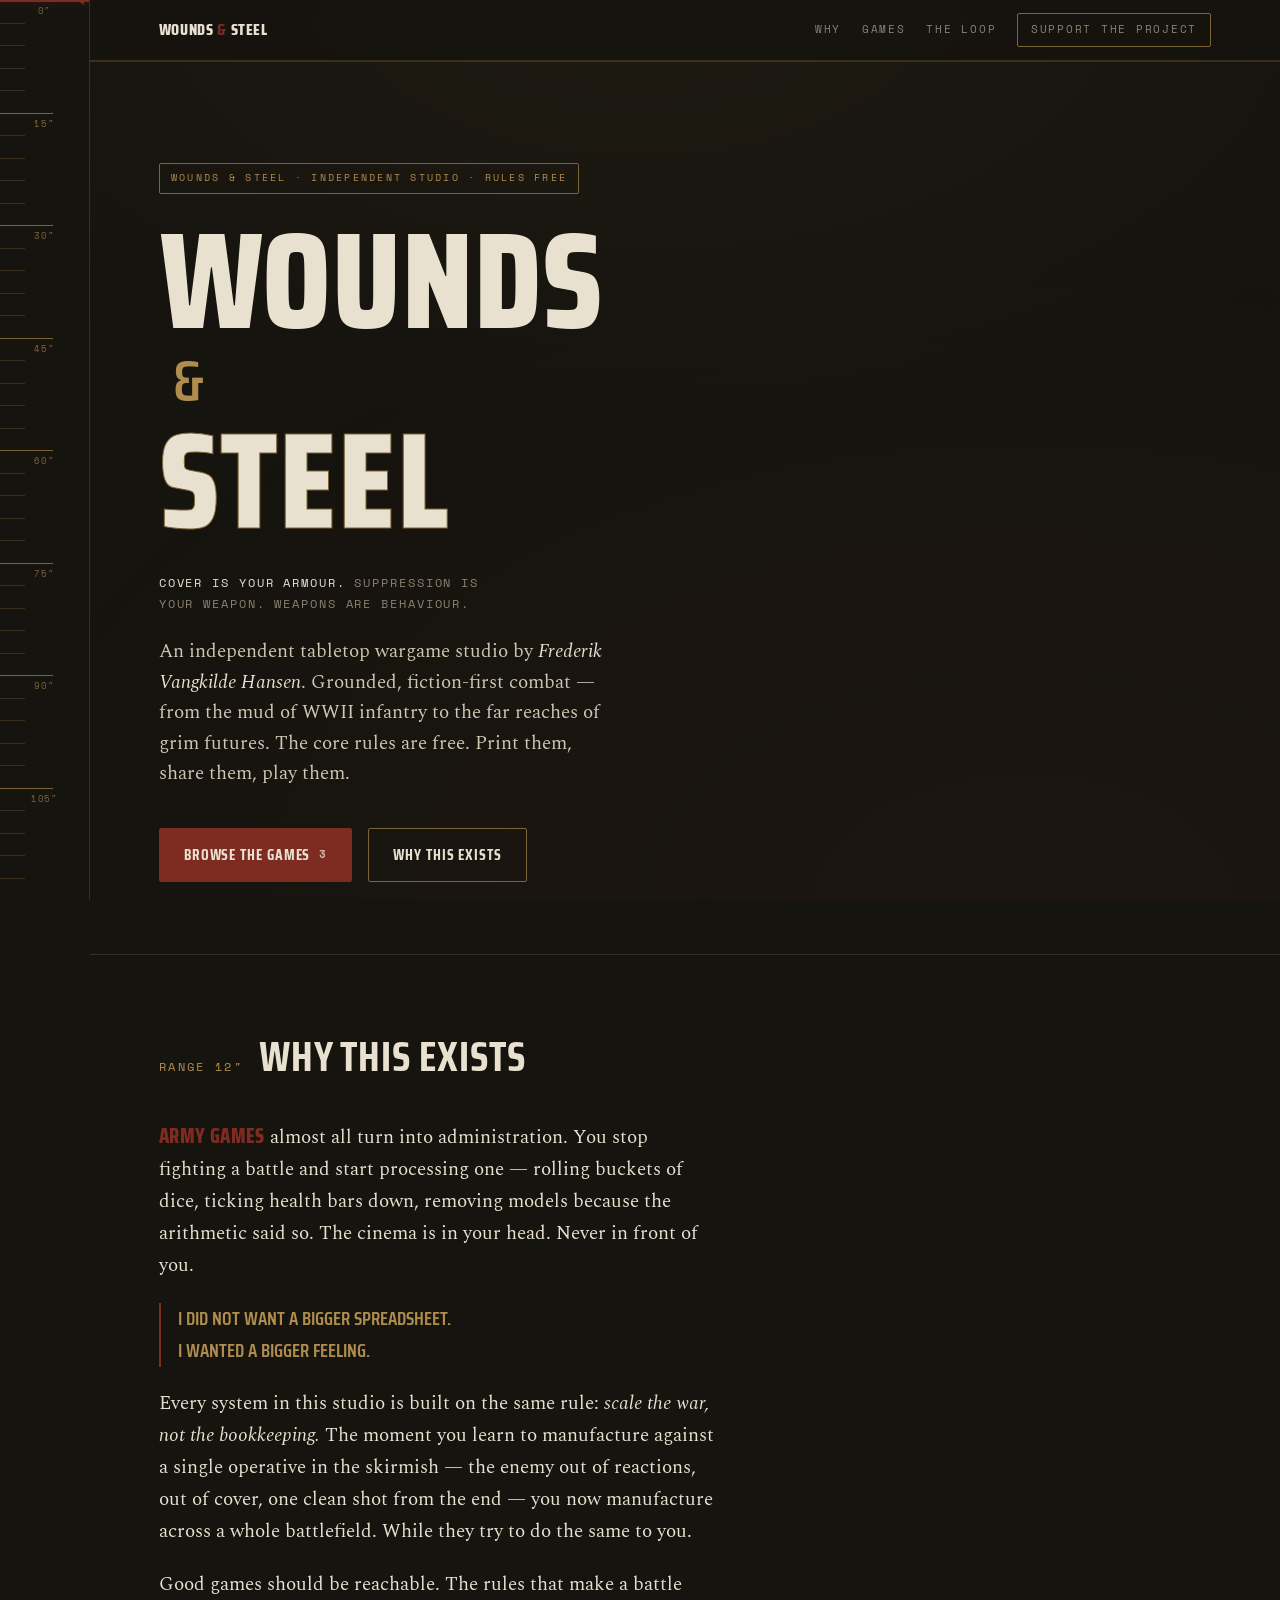
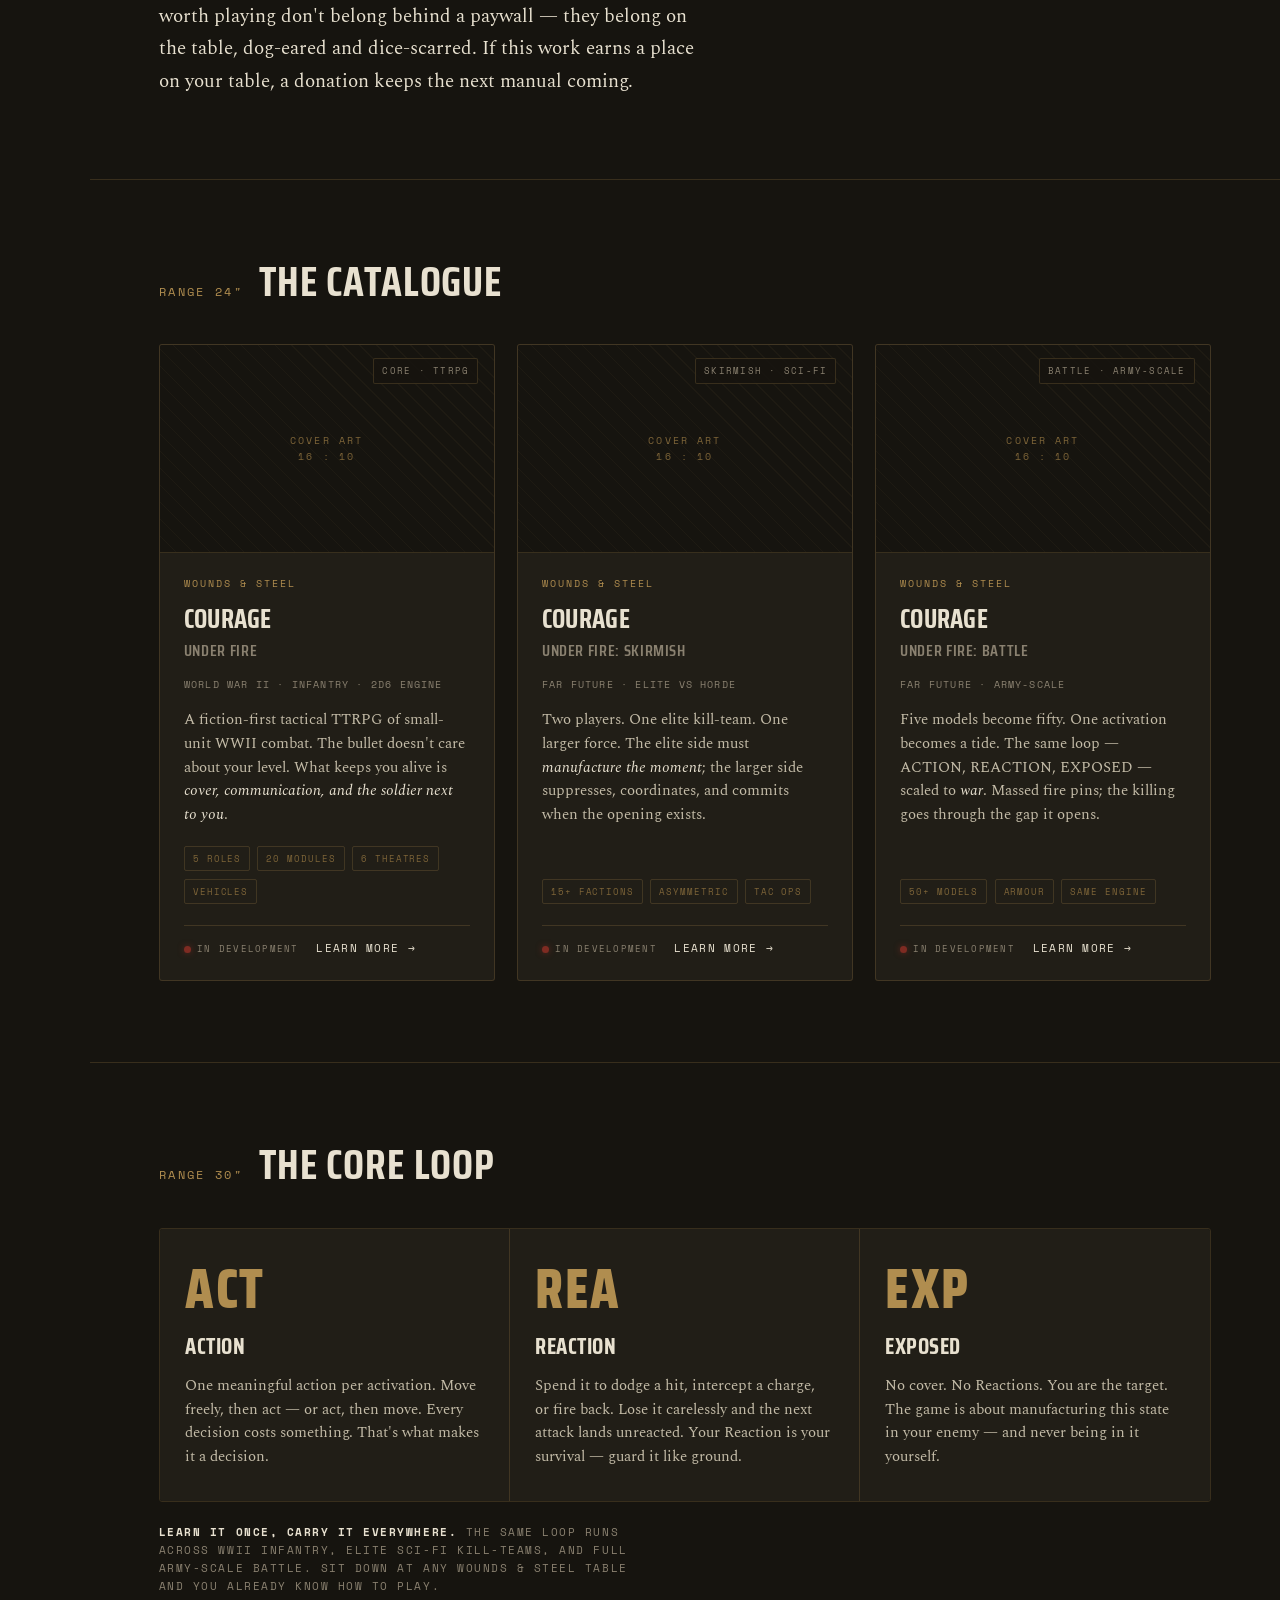
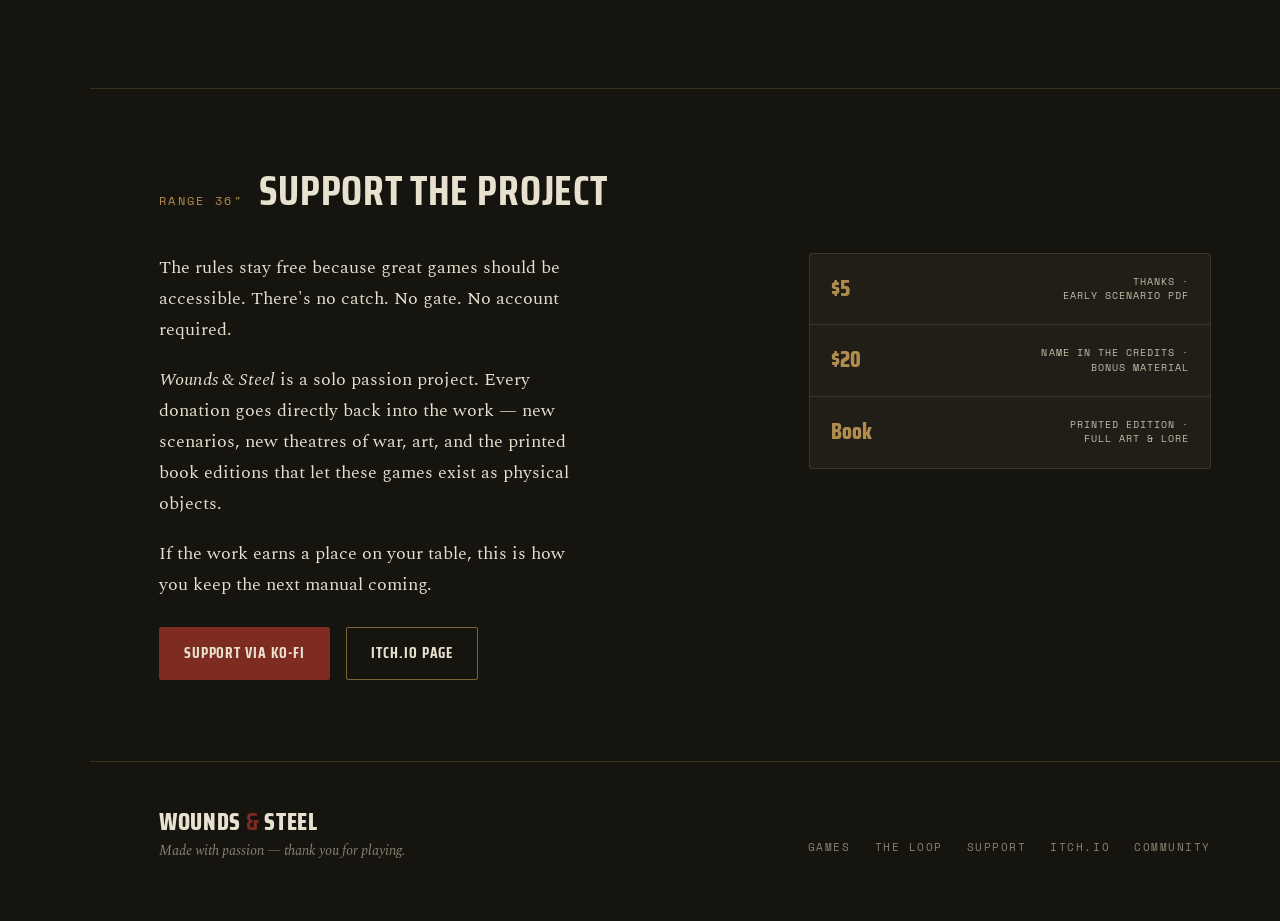
==== commit 05d4e107: "Add game pages, cover-art slots, status badges; extract shared CSS/JS - Extract shared styles.css an" ====
--- a/index.html
+++ b/index.html
@@ -8,266 +8,7 @@
 <link rel="preconnect" href="https://fonts.googleapis.com">
 <link rel="preconnect" href="https://fonts.gstatic.com" crossorigin>
 <link href="https://fonts.googleapis.com/css2?family=Saira+Condensed:wght@500;600;700;800&family=Spectral:ital,wght@0,400;0,500;1,400&family=Space+Mono:wght@400;700&display=swap" rel="stylesheet">
-<style>
-  :root{
-    --gunmetal:#16140F;
-    --steel:#211E17;
-    --steel-2:#2B2820;
-    --bone:#E8E1D0;
-    --brass:#B08D4F;
-    --brass-dim:#7d6438;
-    --oxblood:#7E2B22;
-    --ash:#8A8170;
-    --hairline:rgba(176,141,79,.22);
-
-    --display:"Saira Condensed",system-ui,sans-serif;
-    --lore:"Spectral",Georgia,serif;
-    --data:"Space Mono",ui-monospace,monospace;
-
-    --rail:clamp(46px,7vw,92px);
-    --maxw:1180px;
-  }
-
-  *{box-sizing:border-box}
-  html{scroll-behavior:smooth}
-  @media (prefers-reduced-motion:reduce){html{scroll-behavior:auto}}
-
-  body{
-    margin:0;
-    background:var(--gunmetal);
-    color:var(--bone);
-    font-family:var(--lore);
-    font-size:18px;
-    line-height:1.65;
-    -webkit-font-smoothing:antialiased;
-    overflow-x:hidden;
-  }
-  body::before{
-    content:"";position:fixed;inset:0;z-index:0;pointer-events:none;
-    background:
-      radial-gradient(120% 90% at 50% 0%,rgba(176,141,79,.05),transparent 55%),
-      radial-gradient(140% 120% at 80% 100%,rgba(126,43,34,.07),transparent 60%);
-  }
-  main{position:relative;z-index:1}
-
-  a{color:inherit}
-  ::selection{background:var(--oxblood);color:var(--bone)}
-
-  /* ---- SIGNATURE: range ruler ---- */
-  .ruler{
-    position:fixed;top:0;left:0;bottom:0;width:var(--rail);z-index:5;
-    border-right:1px solid var(--hairline);
-    background:var(--gunmetal);
-    pointer-events:none;
-  }
-  .ruler__ticks{position:absolute;inset:0;overflow:hidden}
-  .ruler__tick{position:absolute;left:0;height:1px;background:var(--hairline)}
-  .ruler__tick.major{background:var(--brass-dim);width:60%}
-  .ruler__tick.minor{width:28%}
-  .ruler__num{
-    position:absolute;left:50%;transform:translateX(-50%);
-    font-family:var(--data);font-size:.55rem;letter-spacing:.08em;color:var(--brass-dim);
-    white-space:nowrap;text-align:center;line-height:1;
-    pointer-events:none;margin-top:3px;
-  }
-  .ruler__marker{
-    position:absolute;left:0;width:100%;height:2px;
-    background:var(--oxblood);box-shadow:0 0 10px rgba(126,43,34,.7);
-    transition:top .12s linear;
-  }
-  .ruler__marker::after{
-    content:"";position:absolute;right:5px;top:-3px;width:0;height:0;
-    border-top:4px solid transparent;border-bottom:4px solid transparent;
-    border-right:6px solid var(--oxblood);
-  }
-  @media (prefers-reduced-motion:reduce){.ruler__marker{transition:none}}
-
-  .shell{margin-left:var(--rail)}
-  .wrap{max-width:var(--maxw);margin:0 auto;padding:0 clamp(20px,5vw,64px)}
-
-  /* ---- header ---- */
-  header.bar{
-    position:sticky;top:0;z-index:4;margin-left:var(--rail);
-    background:rgba(22,20,15,.88);backdrop-filter:blur(6px);
-    border-bottom:1px solid var(--hairline);
-  }
-  .bar__in{
-    display:flex;align-items:center;justify-content:space-between;gap:1rem;
-    padding:.8rem clamp(20px,5vw,64px);max-width:var(--maxw);margin:0 auto;
-  }
-  .brand{font-family:var(--display);font-weight:800;letter-spacing:.04em;
-    font-size:1rem;text-transform:uppercase;line-height:1;text-decoration:none;color:var(--bone)}
-  .brand b{color:var(--oxblood);font-weight:800}
-  nav.links{display:flex;gap:1.3rem;align-items:center}
-  nav.links a{font-family:var(--data);font-size:.68rem;text-transform:uppercase;
-    letter-spacing:.16em;color:var(--ash);text-decoration:none;transition:color .2s}
-  nav.links a:hover,nav.links a:focus-visible{color:var(--bone)}
-  .support-btn{
-    font-family:var(--data);font-size:.68rem;letter-spacing:.14em;text-transform:uppercase;
-    color:var(--bone);text-decoration:none;
-    border:1px solid var(--brass-dim);padding:.45rem .8rem;border-radius:2px;
-    transition:border-color .2s,background .2s,color .2s;
-  }
-  .support-btn:hover,.support-btn:focus-visible{
-    border-color:var(--brass);background:var(--brass);color:var(--gunmetal)
-  }
-  .hide-sm{display:inline}
-
-  /* ---- HERO ---- */
-  .hero{padding:clamp(3.5rem,11vh,7rem) 0 clamp(3rem,8vh,5rem)}
-  .stamp{
-    display:inline-block;font-family:var(--data);font-size:.64rem;letter-spacing:.22em;
-    text-transform:uppercase;color:var(--brass);
-    border:1px solid var(--brass-dim);padding:.38rem .7rem;border-radius:2px;margin-bottom:1.8rem;
-  }
-  .hero h1{
-    font-family:var(--display);font-weight:800;text-transform:uppercase;
-    font-size:clamp(3rem,12vw,8.5rem);line-height:.86;letter-spacing:.005em;margin:0;
-  }
-  .hero h1 .amp{
-    display:block;font-size:.42em;font-weight:600;letter-spacing:.35em;
-    color:var(--brass);margin:.3em 0;padding-left:.25em;
-  }
-  .hero h1 .steel{-webkit-text-stroke:1px var(--brass-dim)}
-  .tagline{
-    margin:2rem 0 0;max-width:52ch;font-family:var(--data);font-size:.74rem;
-    letter-spacing:.16em;text-transform:uppercase;color:var(--ash);line-height:1.8;
-  }
-  .tagline span{color:var(--bone)}
-  .hero__lede{
-    max-width:46ch;margin:1.4rem 0 0;font-size:1.16rem;color:#cfc7b3;line-height:1.65;
-  }
-  .hero__lede em{color:var(--bone);font-style:italic}
-  .hero__cta{display:flex;flex-wrap:wrap;gap:1rem;margin-top:2.4rem;align-items:center}
-  .btn{
-    font-family:var(--display);text-transform:uppercase;letter-spacing:.06em;
-    font-weight:700;font-size:.95rem;text-decoration:none;
-    padding:.82rem 1.5rem;border-radius:2px;display:inline-flex;align-items:center;gap:.55rem;
-    transition:transform .15s,background .2s,color .2s,border-color .2s;
-  }
-  .btn--solid{background:var(--oxblood);color:var(--bone);border:1px solid var(--oxblood)}
-  .btn--solid:hover,.btn--solid:focus-visible{background:#94352a;transform:translateY(-2px)}
-  .btn--ghost{border:1px solid var(--brass-dim);color:var(--bone)}
-  .btn--ghost:hover,.btn--ghost:focus-visible{border-color:var(--brass);color:var(--brass)}
-  .btn .tick{font-family:var(--data);font-size:.68rem;letter-spacing:.1em;opacity:.75}
-
-  /* section scaffolding */
-  section{padding:clamp(3.5rem,9vh,6rem) 0;border-top:1px solid var(--hairline)}
-  .sec-head{display:flex;align-items:baseline;gap:1rem;margin-bottom:2.6rem;flex-wrap:wrap}
-  .sec-head .idx{font-family:var(--data);color:var(--brass);font-size:.74rem;letter-spacing:.2em}
-  .sec-head h2{font-family:var(--display);text-transform:uppercase;font-weight:700;
-    font-size:clamp(1.6rem,4.5vw,2.6rem);letter-spacing:.02em;margin:0;line-height:1}
-
-  /* ---- WHY ---- */
-  .creed{max-width:62ch}
-  .creed p{margin:0 0 1.3rem;font-size:1.18rem;line-height:1.7}
-  .creed p:last-child{margin:0}
-  .creed .drop{color:var(--oxblood);font-family:var(--display);font-weight:800;
-    font-size:1.08em;text-transform:uppercase;letter-spacing:.02em}
-  .pull{
-    font-family:var(--display);text-transform:uppercase;font-weight:600;
-    font-size:clamp(1.35rem,3.4vw,1.9rem);line-height:1.2;color:var(--brass);
-    border-left:2px solid var(--oxblood);padding-left:1.1rem;margin:1.8rem 0;
-  }
-
-  /* ---- GAMES ---- */
-  .games{display:grid;grid-template-columns:repeat(auto-fill,minmax(300px,1fr));gap:1.4rem}
-  .game{
-    position:relative;background:var(--steel);border:1px solid var(--hairline);
-    border-radius:3px;padding:1.5rem 1.5rem 1.4rem;overflow:hidden;
-    transition:border-color .25s,transform .2s,background .25s;
-    display:flex;flex-direction:column;
-  }
-  .game:hover{border-color:var(--brass-dim);transform:translateY(-3px);background:var(--steel-2)}
-  .game__badge{
-    position:absolute;top:1rem;right:1.1rem;
-    font-family:var(--data);font-size:.58rem;letter-spacing:.16em;color:var(--ash);
-    text-transform:uppercase;
-  }
-  .game__sig{font-family:var(--data);font-size:.62rem;letter-spacing:.2em;color:var(--brass);
-    text-transform:uppercase;margin-bottom:1.2rem}
-  .game h3{font-family:var(--display);text-transform:uppercase;font-weight:700;
-    font-size:1.65rem;line-height:.95;margin:0 0 .4rem;letter-spacing:.01em}
-  .game .sub{font-family:var(--display);font-weight:600;font-size:1rem;
-    text-transform:uppercase;color:var(--ash);letter-spacing:.04em;margin-bottom:.8rem}
-  .game .era{font-family:var(--data);font-size:.62rem;color:var(--ash);letter-spacing:.12em;
-    text-transform:uppercase;margin-bottom:.9rem}
-  .game p{font-size:.96rem;color:#c4bca8;line-height:1.55;margin:0 0 1.2rem;flex-grow:1}
-  .game p em{color:var(--bone);font-style:italic}
-  .game__tags{display:flex;flex-wrap:wrap;gap:.45rem;margin-bottom:1.3rem}
-  .tag{font-family:var(--data);font-size:.58rem;letter-spacing:.1em;text-transform:uppercase;
-    color:var(--brass-dim);border:1px solid var(--hairline);padding:.25rem .5rem;border-radius:2px}
-  .game__foot{border-top:1px solid var(--hairline);padding-top:.9rem;
-    display:flex;gap:1.1rem;align-items:center}
-  .game__foot a{font-family:var(--data);font-size:.68rem;letter-spacing:.12em;
-    text-transform:uppercase;text-decoration:none;color:var(--bone);transition:color .2s}
-  .game__foot a.free{color:var(--brass)}
-  .game__foot a:hover{color:var(--oxblood)}
-
-  /* ---- LOOP ---- */
-  .loop{display:grid;grid-template-columns:repeat(3,1fr);gap:0;
-    border:1px solid var(--hairline);border-radius:3px;overflow:hidden}
-  .loop__item{padding:2rem 1.6rem;background:var(--steel);border-right:1px solid var(--hairline)}
-  .loop__item:last-child{border-right:0}
-  .loop__glyph{font-family:var(--display);font-weight:800;font-size:3.5rem;line-height:1;
-    color:var(--brass);margin-bottom:.8rem;display:block;letter-spacing:.02em}
-  .loop__item h3{font-family:var(--display);text-transform:uppercase;font-weight:700;
-    font-size:1.4rem;margin:0 0 .5rem;letter-spacing:.02em}
-  .loop__item p{font-size:.95rem;color:#c4bca8;line-height:1.55;margin:0}
-  .loop__caption{margin-top:1.4rem;font-family:var(--data);font-size:.68rem;letter-spacing:.14em;
-    text-transform:uppercase;color:var(--ash);max-width:70ch}
-  .loop__caption strong{color:var(--bone)}
-
-  /* ---- SUPPORT ---- */
-  .support{display:grid;grid-template-columns:1.2fr .8fr;gap:3rem;align-items:start}
-  .support__copy p{font-size:1.14rem;line-height:1.7;margin:0 0 1.2rem;max-width:46ch}
-  .support__copy p em{color:var(--bone);font-style:italic}
-  .support__cta{display:flex;flex-wrap:wrap;gap:1rem;margin-top:1.6rem}
-  .tiers{border:1px solid var(--hairline);border-radius:3px;background:var(--steel);overflow:hidden}
-  .tier{display:flex;justify-content:space-between;align-items:center;gap:1rem;
-    padding:1.05rem 1.3rem;border-bottom:1px solid var(--hairline)}
-  .tier:last-child{border-bottom:0}
-  .tier .amt{font-family:var(--display);font-weight:800;font-size:1.4rem;color:var(--brass)}
-  .tier .lbl{font-family:var(--data);font-size:.64rem;letter-spacing:.1em;color:#c4bca8;
-    text-transform:uppercase;text-align:right;line-height:1.4}
-
-  /* ---- FOOTER ---- */
-  footer{border-top:1px solid var(--hairline);padding:3rem 0 4rem;margin-left:var(--rail)}
-  .foot__in{max-width:var(--maxw);margin:0 auto;padding:0 clamp(20px,5vw,64px);
-    display:flex;justify-content:space-between;align-items:flex-end;gap:2rem;flex-wrap:wrap}
-  .foot__brand{font-family:var(--display);font-weight:800;text-transform:uppercase;
-    font-size:1.5rem;letter-spacing:.03em;line-height:1}
-  .foot__brand b{color:var(--oxblood)}
-  .foot__brand span{display:block;font-family:var(--lore);font-style:italic;
-    font-size:.86rem;color:var(--ash);margin-top:.6rem;font-weight:400;text-transform:none;letter-spacing:0}
-  .foot__links{display:flex;gap:1.5rem;flex-wrap:wrap}
-  .foot__links a{font-family:var(--data);font-size:.68rem;letter-spacing:.14em;
-    text-transform:uppercase;color:var(--ash);text-decoration:none;transition:color .2s}
-  .foot__links a:hover{color:var(--bone)}
-
-  /* reveal */
-  .reveal{opacity:0;transform:translateY(16px);transition:opacity .55s ease,transform .55s ease}
-  .reveal.in{opacity:1;transform:none}
-  @media (prefers-reduced-motion:reduce){.reveal{opacity:1;transform:none;transition:none}}
-
-  :focus-visible{outline:2px solid var(--brass);outline-offset:3px}
-
-  @media (max-width:820px){
-    .support{grid-template-columns:1fr}
-    .loop{grid-template-columns:1fr}
-    .loop__item{border-right:0;border-bottom:1px solid var(--hairline)}
-    .loop__item:last-child{border-bottom:0}
-    .hide-sm{display:none}
-  }
-  @media (max-width:560px){
-    body{font-size:17px}
-    :root{--rail:34px}
-    .ruler__num{font-size:.48rem}
-    nav.links{gap:.8rem}
-    .brand{font-size:.88rem}
-    .hero h1 .steel{-webkit-text-stroke:.5px var(--brass-dim)}
-  }
-</style>
+<link rel="stylesheet" href="styles.css">
 </head>
 <body>
 
@@ -279,7 +20,7 @@
 
 <header class="bar">
   <div class="bar__in">
-    <a href="#top" class="brand">Wounds <b>&amp;</b> Steel</a>
+    <a href="index.html" class="brand">Wounds <b>&amp;</b> Steel</a>
     <nav class="links" aria-label="Primary">
       <a href="#why" class="hide-sm">Why</a>
       <a href="#games">Games</a>
@@ -311,7 +52,7 @@
         of grim futures. The core rules are free. Print them, share them, play them.
       </p>
       <div class="hero__cta reveal">
-        <a href="#games" class="btn btn--solid">Download free rules <span class="tick">PDF</span></a>
+        <a href="#games" class="btn btn--solid">Browse the games <span class="tick">3</span></a>
         <a href="#why" class="btn btn--ghost">Why this exists</a>
       </div>
     </div>
@@ -356,68 +97,84 @@
       </div>
       <div class="games">
 
+        <!-- ===== GAME 1 ===== -->
         <article class="game reveal">
-          <span class="game__badge">Core · TTRPG</span>
-          <div class="game__sig">Wounds &amp; Steel</div>
-          <h3>Courage</h3>
-          <div class="sub">Under Fire</div>
-          <div class="era">World War II · Infantry · 2d6 engine</div>
-          <p>A fiction-first tactical TTRPG of small-unit WWII combat. The bullet doesn't care about your level.
-          In the mud outside Stalingrad, in the bocage of Normandy, in the tunnel darkness of the Pacific —
-          what keeps you alive is <em>cover, communication, and the soldier next to you</em>.</p>
-          <div class="game__tags">
-            <span class="tag">5 Roles</span>
-            <span class="tag">20 historical modules</span>
-            <span class="tag">6 theatres of war</span>
-            <span class="tag">Vehicles &amp; armour</span>
-            <span class="tag">Squad morale</span>
-          </div>
-          <div class="game__foot">
-            <a href="#" class="free">↓ Free rules PDF</a>
-            <a href="#">Learn more</a>
+          <div class="game__cover">
+            <!-- When you have art: replace the placeholder div with
+                 <img src="assets/covers/courage-under-fire.jpg" alt="Courage Under Fire cover"> -->
+            <span class="placeholder">Cover art<br>16 : 10</span>
+            <span class="game__badge">Core · TTRPG</span>
+          </div>
+          <div class="game__body">
+            <div class="game__sig">Wounds &amp; Steel</div>
+            <h3>Courage</h3>
+            <div class="sub">Under Fire</div>
+            <div class="era">World War II · Infantry · 2d6 engine</div>
+            <p>A fiction-first tactical TTRPG of small-unit WWII combat. The bullet doesn't care
+            about your level. What keeps you alive is <em>cover, communication, and the soldier
+            next to you</em>.</p>
+            <div class="game__tags">
+              <span class="tag">5 Roles</span>
+              <span class="tag">20 modules</span>
+              <span class="tag">6 theatres</span>
+              <span class="tag">Vehicles</span>
+            </div>
+            <div class="game__foot">
+              <span class="status status--dev">In development</span>
+              <a href="games/courage-under-fire.html">Learn more →</a>
+            </div>
           </div>
         </article>
 
+        <!-- ===== GAME 2 ===== -->
         <article class="game reveal">
-          <span class="game__badge">Skirmish · Sci-fi</span>
-          <div class="game__sig">Wounds &amp; Steel</div>
-          <h3>Courage</h3>
-          <div class="sub">Under Fire: Skirmish</div>
-          <div class="era">Far future · Elite vs horde · 41st Millennium edition</div>
-          <p>Two players. One elite kill-team. One larger force. Neither fights the same way.
-          The elite side must <em>manufacture the moment</em> — the enemy out of reactions,
-          out of cover, one clean shot from the end. The larger side's game: suppress, coordinate, commit.</p>
-          <div class="game__tags">
-            <span class="tag">15+ Factions</span>
-            <span class="tag">Asymmetric play</span>
-            <span class="tag">Drones &amp; Psykers</span>
-            <span class="tag">Tac Ops</span>
-          </div>
-          <div class="game__foot">
-            <a href="#" class="free">↓ Free rules PDF</a>
-            <a href="#">Learn more</a>
+          <div class="game__cover">
+            <span class="placeholder">Cover art<br>16 : 10</span>
+            <span class="game__badge">Skirmish · Sci-fi</span>
+          </div>
+          <div class="game__body">
+            <div class="game__sig">Wounds &amp; Steel</div>
+            <h3>Courage</h3>
+            <div class="sub">Under Fire: Skirmish</div>
+            <div class="era">Far future · Elite vs horde</div>
+            <p>Two players. One elite kill-team. One larger force. The elite side must
+            <em>manufacture the moment</em>; the larger side suppresses, coordinates, and commits
+            when the opening exists.</p>
+            <div class="game__tags">
+              <span class="tag">15+ Factions</span>
+              <span class="tag">Asymmetric</span>
+              <span class="tag">Tac Ops</span>
+            </div>
+            <div class="game__foot">
+              <span class="status status--dev">In development</span>
+              <a href="games/skirmish.html">Learn more →</a>
+            </div>
           </div>
         </article>
 
+        <!-- ===== GAME 3 ===== -->
         <article class="game reveal">
-          <span class="game__badge">Battle · Army-scale</span>
-          <div class="game__sig">Wounds &amp; Steel</div>
-          <h3>Courage</h3>
-          <div class="sub">Under Fire: Battle</div>
-          <div class="era">Far future · Army-scale · Companion to Skirmish</div>
-          <p>Five models become fifty. One activation becomes a tide. Tanks grinding through rubble.
-          Fire falling from a sky you cannot see. The same core loop you already know —
-          ACTION, REACTION, EXPOSED — now scales to <em>war</em>. Massed fire doesn't kill. It pins. The killing
-          is done by what you put through the gap it opens.</p>
-          <div class="game__tags">
-            <span class="tag">50+ models</span>
-            <span class="tag">Armoured units</span>
-            <span class="tag">Same engine</span>
-            <span class="tag">No extra bookkeeping</span>
-          </div>
-          <div class="game__foot">
-            <a href="#" class="free">↓ Free rules PDF</a>
-            <a href="#">Learn more</a>
+          <div class="game__cover">
+            <span class="placeholder">Cover art<br>16 : 10</span>
+            <span class="game__badge">Battle · Army-scale</span>
+          </div>
+          <div class="game__body">
+            <div class="game__sig">Wounds &amp; Steel</div>
+            <h3>Courage</h3>
+            <div class="sub">Under Fire: Battle</div>
+            <div class="era">Far future · Army-scale</div>
+            <p>Five models become fifty. One activation becomes a tide. The same loop —
+            ACTION, REACTION, EXPOSED — scaled to <em>war</em>. Massed fire pins; the killing goes
+            through the gap it opens.</p>
+            <div class="game__tags">
+              <span class="tag">50+ models</span>
+              <span class="tag">Armour</span>
+              <span class="tag">Same engine</span>
+            </div>
+            <div class="game__foot">
+              <span class="status status--dev">In development</span>
+              <a href="games/battle.html">Learn more →</a>
+            </div>
           </div>
         </article>
 
@@ -483,18 +240,9 @@
           </div>
         </div>
         <div class="tiers reveal" aria-label="Suggested support tiers">
-          <div class="tier">
-            <span class="amt">$5</span>
-            <span class="lbl">Thanks ·<br>Early scenario PDF</span>
-          </div>
-          <div class="tier">
-            <span class="amt">$20</span>
-            <span class="lbl">Name in the credits ·<br>Bonus material</span>
-          </div>
-          <div class="tier">
-            <span class="amt">Book</span>
-            <span class="lbl">Printed edition ·<br>Full art &amp; lore</span>
-          </div>
+          <div class="tier"><span class="amt">$5</span><span class="lbl">Thanks ·<br>Early scenario PDF</span></div>
+          <div class="tier"><span class="amt">$20</span><span class="lbl">Name in the credits ·<br>Bonus material</span></div>
+          <div class="tier"><span class="amt">Book</span><span class="lbl">Printed edition ·<br>Full art &amp; lore</span></div>
         </div>
       </div>
     </div>
@@ -518,50 +266,6 @@
   </div>
 </footer>
 
-<script>
-(function(){
-  // Build range ruler ticks labelled in inches
-  var ticks=document.getElementById('ticks');
-  if(ticks){
-    var count=40;
-    for(var i=0;i<=count;i++){
-      var major=(i%5===0);
-      var t=document.createElement('div');
-      t.className='ruler__tick '+(major?'major':'minor');
-      t.style.top=(i/count*100)+'%';
-      ticks.appendChild(t);
-      if(major){
-        var n=document.createElement('div');
-        n.className='ruler__num';
-        n.style.top='calc('+(i/count*100)+'% + 4px)';
-        n.textContent=(i*3)+'″';
-        ticks.appendChild(n);
-      }
-    }
-  }
-  // Scroll marker
-  var marker=document.getElementById('marker');
-  function onScroll(){
-    var h=document.documentElement;
-    var p=h.scrollTop/(h.scrollHeight-h.clientHeight||1);
-    if(marker) marker.style.top=(p*100)+'%';
-  }
-  window.addEventListener('scroll',onScroll,{passive:true});
-  onScroll();
-
-  // Scroll reveal
-  var reduce=window.matchMedia('(prefers-reduced-motion:reduce)').matches;
-  if(reduce){
-    document.querySelectorAll('.reveal').forEach(function(el){el.classList.add('in')});
-  } else if('IntersectionObserver' in window){
-    var io=new IntersectionObserver(function(es){
-      es.forEach(function(e){if(e.isIntersecting){e.target.classList.add('in');io.unobserve(e.target)}});
-    },{threshold:.1});
-    document.querySelectorAll('.reveal').forEach(function(el){io.observe(el)});
-  } else {
-    document.querySelectorAll('.reveal').forEach(function(el){el.classList.add('in')});
-  }
-})();
-</script>
+<script src="site.js"></script>
 </body>
 </html>
--- a/styles.css
+++ b/styles.css
@@ -0,0 +1,347 @@
+/* ============================================================
+   WOUNDS & STEEL — shared stylesheet
+   Used by index.html and every games/*.html page.
+   Edit once, every page updates.
+   ============================================================ */
+
+:root{
+  --gunmetal:#16140F;
+  --steel:#211E17;
+  --steel-2:#2B2820;
+  --bone:#E8E1D0;
+  --brass:#B08D4F;
+  --brass-dim:#7d6438;
+  --oxblood:#7E2B22;
+  --ash:#8A8170;
+  --hairline:rgba(176,141,79,.22);
+
+  --display:"Saira Condensed",system-ui,sans-serif;
+  --lore:"Spectral",Georgia,serif;
+  --data:"Space Mono",ui-monospace,monospace;
+
+  --rail:clamp(46px,7vw,92px);
+  --maxw:1180px;
+}
+
+*{box-sizing:border-box}
+html{scroll-behavior:smooth}
+@media (prefers-reduced-motion:reduce){html{scroll-behavior:auto}}
+
+body{
+  margin:0;
+  background:var(--gunmetal);
+  color:var(--bone);
+  font-family:var(--lore);
+  font-size:18px;
+  line-height:1.65;
+  -webkit-font-smoothing:antialiased;
+  overflow-x:hidden;
+}
+body::before{
+  content:"";position:fixed;inset:0;z-index:0;pointer-events:none;
+  background:
+    radial-gradient(120% 90% at 50% 0%,rgba(176,141,79,.05),transparent 55%),
+    radial-gradient(140% 120% at 80% 100%,rgba(126,43,34,.07),transparent 60%);
+}
+main{position:relative;z-index:1}
+
+a{color:inherit}
+::selection{background:var(--oxblood);color:var(--bone)}
+
+/* ---- SIGNATURE: range ruler ---- */
+.ruler{
+  position:fixed;top:0;left:0;bottom:0;width:var(--rail);z-index:5;
+  border-right:1px solid var(--hairline);
+  background:var(--gunmetal);
+  pointer-events:none;
+}
+.ruler__ticks{position:absolute;inset:0;overflow:hidden}
+.ruler__tick{position:absolute;left:0;height:1px;background:var(--hairline)}
+.ruler__tick.major{background:var(--brass-dim);width:60%}
+.ruler__tick.minor{width:28%}
+.ruler__num{
+  position:absolute;left:50%;transform:translateX(-50%);
+  font-family:var(--data);font-size:.55rem;letter-spacing:.08em;color:var(--brass-dim);
+  white-space:nowrap;text-align:center;line-height:1;
+  pointer-events:none;margin-top:3px;
+}
+.ruler__marker{
+  position:absolute;left:0;width:100%;height:2px;
+  background:var(--oxblood);box-shadow:0 0 10px rgba(126,43,34,.7);
+  transition:top .12s linear;
+}
+.ruler__marker::after{
+  content:"";position:absolute;right:5px;top:-3px;width:0;height:0;
+  border-top:4px solid transparent;border-bottom:4px solid transparent;
+  border-right:6px solid var(--oxblood);
+}
+@media (prefers-reduced-motion:reduce){.ruler__marker{transition:none}}
+
+.shell{margin-left:var(--rail)}
+.wrap{max-width:var(--maxw);margin:0 auto;padding:0 clamp(20px,5vw,64px)}
+
+/* ---- header ---- */
+header.bar{
+  position:sticky;top:0;z-index:4;margin-left:var(--rail);
+  background:rgba(22,20,15,.88);backdrop-filter:blur(6px);
+  border-bottom:1px solid var(--hairline);
+}
+.bar__in{
+  display:flex;align-items:center;justify-content:space-between;gap:1rem;
+  padding:.8rem clamp(20px,5vw,64px);max-width:var(--maxw);margin:0 auto;
+}
+.brand{font-family:var(--display);font-weight:800;letter-spacing:.04em;
+  font-size:1rem;text-transform:uppercase;line-height:1;text-decoration:none;color:var(--bone)}
+.brand b{color:var(--oxblood);font-weight:800}
+nav.links{display:flex;gap:1.3rem;align-items:center}
+nav.links a{font-family:var(--data);font-size:.68rem;text-transform:uppercase;
+  letter-spacing:.16em;color:var(--ash);text-decoration:none;transition:color .2s}
+nav.links a:hover,nav.links a:focus-visible{color:var(--bone)}
+.support-btn{
+  font-family:var(--data);font-size:.68rem;letter-spacing:.14em;text-transform:uppercase;
+  color:var(--bone);text-decoration:none;
+  border:1px solid var(--brass-dim);padding:.45rem .8rem;border-radius:2px;
+  transition:border-color .2s,background .2s,color .2s;
+}
+.support-btn:hover,.support-btn:focus-visible{
+  border-color:var(--brass);background:var(--brass);color:var(--gunmetal)
+}
+.hide-sm{display:inline}
+
+/* ---- buttons ---- */
+.btn{
+  font-family:var(--display);text-transform:uppercase;letter-spacing:.06em;
+  font-weight:700;font-size:.95rem;text-decoration:none;
+  padding:.82rem 1.5rem;border-radius:2px;display:inline-flex;align-items:center;gap:.55rem;
+  transition:transform .15s,background .2s,color .2s,border-color .2s;cursor:pointer;
+}
+.btn--solid{background:var(--oxblood);color:var(--bone);border:1px solid var(--oxblood)}
+.btn--solid:hover,.btn--solid:focus-visible{background:#94352a;transform:translateY(-2px)}
+.btn--ghost{border:1px solid var(--brass-dim);color:var(--bone);background:none}
+.btn--ghost:hover,.btn--ghost:focus-visible{border-color:var(--brass);color:var(--brass)}
+.btn .tick{font-family:var(--data);font-size:.68rem;letter-spacing:.1em;opacity:.75}
+.btn[aria-disabled="true"]{opacity:.45;pointer-events:none;filter:grayscale(.4)}
+
+/* ---- HERO (home) ---- */
+.hero{padding:clamp(3.5rem,11vh,7rem) 0 clamp(3rem,8vh,5rem)}
+.stamp{
+  display:inline-block;font-family:var(--data);font-size:.64rem;letter-spacing:.22em;
+  text-transform:uppercase;color:var(--brass);
+  border:1px solid var(--brass-dim);padding:.38rem .7rem;border-radius:2px;margin-bottom:1.8rem;
+}
+.hero h1{
+  font-family:var(--display);font-weight:800;text-transform:uppercase;
+  font-size:clamp(3rem,12vw,8.5rem);line-height:.86;letter-spacing:.005em;margin:0;
+}
+.hero h1 .amp{
+  display:block;font-size:.42em;font-weight:600;letter-spacing:.35em;
+  color:var(--brass);margin:.3em 0;padding-left:.25em;
+}
+.hero h1 .steel{-webkit-text-stroke:1px var(--brass-dim)}
+.tagline{
+  margin:2rem 0 0;max-width:52ch;font-family:var(--data);font-size:.74rem;
+  letter-spacing:.16em;text-transform:uppercase;color:var(--ash);line-height:1.8;
+}
+.tagline span{color:var(--bone)}
+.hero__lede{max-width:46ch;margin:1.4rem 0 0;font-size:1.16rem;color:#cfc7b3;line-height:1.65}
+.hero__lede em{color:var(--bone);font-style:italic}
+.hero__cta{display:flex;flex-wrap:wrap;gap:1rem;margin-top:2.4rem;align-items:center}
+
+/* ---- section scaffolding ---- */
+section{padding:clamp(3.5rem,9vh,6rem) 0;border-top:1px solid var(--hairline)}
+.sec-head{display:flex;align-items:baseline;gap:1rem;margin-bottom:2.6rem;flex-wrap:wrap}
+.sec-head .idx{font-family:var(--data);color:var(--brass);font-size:.74rem;letter-spacing:.2em}
+.sec-head h2{font-family:var(--display);text-transform:uppercase;font-weight:700;
+  font-size:clamp(1.6rem,4.5vw,2.6rem);letter-spacing:.02em;margin:0;line-height:1}
+
+/* ---- WHY ---- */
+.creed{max-width:62ch}
+.creed p{margin:0 0 1.3rem;font-size:1.18rem;line-height:1.7}
+.creed p:last-child{margin:0}
+.creed .drop{color:var(--oxblood);font-family:var(--display);font-weight:800;
+  font-size:1.08em;text-transform:uppercase;letter-spacing:.02em}
+.pull{
+  font-family:var(--display);text-transform:uppercase;font-weight:600;
+  font-size:clamp(1.35rem,3.4vw,1.9rem);line-height:1.2;color:var(--brass);
+  border-left:2px solid var(--oxblood);padding-left:1.1rem;margin:1.8rem 0;
+}
+
+/* ---- GAME CARDS ---- */
+.games{display:grid;grid-template-columns:repeat(auto-fill,minmax(300px,1fr));gap:1.4rem}
+.game{
+  position:relative;background:var(--steel);border:1px solid var(--hairline);
+  border-radius:3px;overflow:hidden;
+  transition:border-color .25s,transform .2s,background .25s;
+  display:flex;flex-direction:column;
+}
+.game:hover{border-color:var(--brass-dim);transform:translateY(-3px);background:var(--steel-2)}
+
+/* cover-art slot: drop an <img> in and it shows; otherwise a stencilled placeholder */
+.game__cover{
+  position:relative;aspect-ratio:16/10;background:var(--gunmetal);
+  border-bottom:1px solid var(--hairline);overflow:hidden;
+  display:flex;align-items:center;justify-content:center;
+}
+.game__cover img{width:100%;height:100%;object-fit:cover;display:block}
+.game__cover .placeholder{
+  font-family:var(--data);font-size:.6rem;letter-spacing:.22em;text-transform:uppercase;
+  color:var(--brass-dim);text-align:center;padding:1rem;
+  background-image:repeating-linear-gradient(45deg,transparent,transparent 11px,rgba(176,141,79,.05) 11px,rgba(176,141,79,.05) 12px);
+  position:absolute;inset:0;display:flex;align-items:center;justify-content:center;
+}
+.game__body{padding:1.4rem 1.5rem 1.4rem;display:flex;flex-direction:column;flex-grow:1}
+.game__badge{
+  position:absolute;top:.85rem;right:.95rem;z-index:2;
+  font-family:var(--data);font-size:.56rem;letter-spacing:.14em;
+  text-transform:uppercase;padding:.28rem .5rem;border-radius:2px;
+  background:rgba(22,20,15,.82);border:1px solid var(--hairline);color:var(--ash);
+}
+.game__sig{font-family:var(--data);font-size:.62rem;letter-spacing:.2em;color:var(--brass);
+  text-transform:uppercase;margin-bottom:.9rem}
+.game h3{font-family:var(--display);text-transform:uppercase;font-weight:700;
+  font-size:1.65rem;line-height:.95;margin:0 0 .4rem;letter-spacing:.01em}
+.game .sub{font-family:var(--display);font-weight:600;font-size:1rem;
+  text-transform:uppercase;color:var(--ash);letter-spacing:.04em;margin-bottom:.8rem}
+.game .era{font-family:var(--data);font-size:.62rem;color:var(--ash);letter-spacing:.12em;
+  text-transform:uppercase;margin-bottom:.9rem}
+.game p{font-size:.96rem;color:#c4bca8;line-height:1.55;margin:0 0 1.2rem;flex-grow:1}
+.game p em{color:var(--bone);font-style:italic}
+.game__tags{display:flex;flex-wrap:wrap;gap:.45rem;margin-bottom:1.3rem}
+.tag{font-family:var(--data);font-size:.58rem;letter-spacing:.1em;text-transform:uppercase;
+  color:var(--brass-dim);border:1px solid var(--hairline);padding:.25rem .5rem;border-radius:2px}
+.game__foot{border-top:1px solid var(--hairline);padding-top:.9rem;
+  display:flex;gap:1.1rem;align-items:center;flex-wrap:wrap}
+.game__foot a{font-family:var(--data);font-size:.68rem;letter-spacing:.12em;
+  text-transform:uppercase;text-decoration:none;color:var(--bone);transition:color .2s}
+.game__foot a.free{color:var(--brass)}
+.game__foot a:hover{color:var(--oxblood)}
+.game__foot .muted{color:var(--ash);cursor:default}
+.game__foot .muted:hover{color:var(--ash)}
+
+/* status pill: AVAILABLE vs IN DEVELOPMENT */
+.status{
+  font-family:var(--data);font-size:.56rem;letter-spacing:.14em;text-transform:uppercase;
+  display:inline-flex;align-items:center;gap:.4rem;
+}
+.status::before{content:"";width:7px;height:7px;border-radius:50%;display:inline-block}
+.status--live{color:var(--brass)}
+.status--live::before{background:var(--brass);box-shadow:0 0 6px var(--brass)}
+.status--dev{color:var(--ash)}
+.status--dev::before{background:var(--oxblood);box-shadow:0 0 6px rgba(126,43,34,.7)}
+
+/* ---- LOOP ---- */
+.loop{display:grid;grid-template-columns:repeat(3,1fr);gap:0;
+  border:1px solid var(--hairline);border-radius:3px;overflow:hidden}
+.loop__item{padding:2rem 1.6rem;background:var(--steel);border-right:1px solid var(--hairline)}
+.loop__item:last-child{border-right:0}
+.loop__glyph{font-family:var(--display);font-weight:800;font-size:3.5rem;line-height:1;
+  color:var(--brass);margin-bottom:.8rem;display:block;letter-spacing:.02em}
+.loop__item h3{font-family:var(--display);text-transform:uppercase;font-weight:700;
+  font-size:1.4rem;margin:0 0 .5rem;letter-spacing:.02em}
+.loop__item p{font-size:.95rem;color:#c4bca8;line-height:1.55;margin:0}
+.loop__caption{margin-top:1.4rem;font-family:var(--data);font-size:.68rem;letter-spacing:.14em;
+  text-transform:uppercase;color:var(--ash);max-width:70ch}
+.loop__caption strong{color:var(--bone)}
+
+/* ---- SUPPORT ---- */
+.support{display:grid;grid-template-columns:1.2fr .8fr;gap:3rem;align-items:start}
+.support__copy p{font-size:1.14rem;line-height:1.7;margin:0 0 1.2rem;max-width:46ch}
+.support__copy p em{color:var(--bone);font-style:italic}
+.support__cta{display:flex;flex-wrap:wrap;gap:1rem;margin-top:1.6rem}
+.tiers{border:1px solid var(--hairline);border-radius:3px;background:var(--steel);overflow:hidden}
+.tier{display:flex;justify-content:space-between;align-items:center;gap:1rem;
+  padding:1.05rem 1.3rem;border-bottom:1px solid var(--hairline)}
+.tier:last-child{border-bottom:0}
+.tier .amt{font-family:var(--display);font-weight:800;font-size:1.4rem;color:var(--brass)}
+.tier .lbl{font-family:var(--data);font-size:.64rem;letter-spacing:.1em;color:#c4bca8;
+  text-transform:uppercase;text-align:right;line-height:1.4}
+
+/* ---- FOOTER ---- */
+footer{border-top:1px solid var(--hairline);padding:3rem 0 4rem;margin-left:var(--rail)}
+.foot__in{max-width:var(--maxw);margin:0 auto;padding:0 clamp(20px,5vw,64px);
+  display:flex;justify-content:space-between;align-items:flex-end;gap:2rem;flex-wrap:wrap}
+.foot__brand{font-family:var(--display);font-weight:800;text-transform:uppercase;
+  font-size:1.5rem;letter-spacing:.03em;line-height:1}
+.foot__brand b{color:var(--oxblood)}
+.foot__brand span{display:block;font-family:var(--lore);font-style:italic;
+  font-size:.86rem;color:var(--ash);margin-top:.6rem;font-weight:400;text-transform:none;letter-spacing:0}
+.foot__links{display:flex;gap:1.5rem;flex-wrap:wrap}
+.foot__links a{font-family:var(--data);font-size:.68rem;letter-spacing:.14em;
+  text-transform:uppercase;color:var(--ash);text-decoration:none;transition:color .2s}
+.foot__links a:hover{color:var(--bone)}
+
+/* ============================================================
+   GAME PAGE — games/*.html
+   ============================================================ */
+.back{font-family:var(--data);font-size:.66rem;letter-spacing:.16em;text-transform:uppercase;
+  color:var(--ash);text-decoration:none;display:inline-flex;gap:.5rem;align-items:center;
+  margin-bottom:1.8rem;transition:color .2s}
+.back:hover{color:var(--brass)}
+
+.ghero{padding:clamp(3rem,9vh,5.5rem) 0 clamp(2.5rem,6vh,4rem)}
+.ghero__kicker{font-family:var(--data);font-size:.66rem;letter-spacing:.22em;text-transform:uppercase;
+  color:var(--brass);margin-bottom:1.2rem}
+.ghero h1{font-family:var(--display);font-weight:800;text-transform:uppercase;
+  font-size:clamp(2.6rem,8vw,5.5rem);line-height:.9;letter-spacing:.01em;margin:0}
+.ghero h1 .sub{display:block;font-size:.42em;font-weight:600;color:var(--ash);
+  letter-spacing:.06em;margin-top:.5em}
+.ghero__meta{display:flex;flex-wrap:wrap;gap:1.4rem;align-items:center;margin-top:1.6rem}
+.ghero__era{font-family:var(--data);font-size:.7rem;letter-spacing:.12em;text-transform:uppercase;color:var(--ash)}
+.ghero__lede{max-width:54ch;margin:1.8rem 0 0;font-size:1.18rem;line-height:1.7;color:#cfc7b3}
+.ghero__lede em{color:var(--bone);font-style:italic}
+.ghero__cta{display:flex;flex-wrap:wrap;gap:1rem;margin-top:2rem;align-items:center}
+
+/* generic two-column prose + aside */
+.split{display:grid;grid-template-columns:1.4fr .9fr;gap:2.6rem;align-items:start}
+.prose p{font-size:1.1rem;line-height:1.72;margin:0 0 1.2rem;max-width:60ch}
+.prose p:last-child{margin:0}
+.prose em{color:var(--bone);font-style:italic}
+.aside{border:1px solid var(--hairline);border-radius:3px;background:var(--steel);padding:1.5rem}
+.aside h4{font-family:var(--display);text-transform:uppercase;font-weight:700;font-size:1.1rem;
+  margin:0 0 1rem;letter-spacing:.02em}
+.spec{display:flex;justify-content:space-between;gap:1rem;padding:.6rem 0;
+  border-bottom:1px solid var(--hairline);font-family:var(--data);font-size:.72rem;
+  letter-spacing:.06em;text-transform:uppercase}
+.spec:last-child{border-bottom:0}
+.spec .k{color:var(--ash)}
+.spec .v{color:var(--bone);text-align:right}
+
+/* feature grid on game pages */
+.feat{display:grid;grid-template-columns:repeat(auto-fit,minmax(220px,1fr));gap:1.5rem}
+.feat__item{border-top:2px solid var(--oxblood);padding-top:1rem}
+.feat__item .num{font-family:var(--data);font-size:.7rem;color:var(--brass);letter-spacing:.16em}
+.feat__item h4{font-family:var(--display);text-transform:uppercase;font-weight:700;
+  font-size:1.2rem;margin:.5rem 0 .5rem;letter-spacing:.02em}
+.feat__item p{margin:0;font-size:.95rem;color:#c4bca8;line-height:1.55}
+
+/* download band */
+.dlband{background:var(--steel);border:1px solid var(--hairline);border-radius:3px;
+  padding:2rem;display:flex;justify-content:space-between;align-items:center;gap:2rem;flex-wrap:wrap}
+.dlband h3{font-family:var(--display);text-transform:uppercase;font-weight:700;
+  font-size:1.6rem;margin:0 0 .4rem;letter-spacing:.02em}
+.dlband p{margin:0;font-size:.98rem;color:#c4bca8;max-width:42ch}
+
+/* ---- reveal ---- */
+.reveal{opacity:0;transform:translateY(16px);transition:opacity .55s ease,transform .55s ease}
+.reveal.in{opacity:1;transform:none}
+@media (prefers-reduced-motion:reduce){.reveal{opacity:1;transform:none;transition:none}}
+
+:focus-visible{outline:2px solid var(--brass);outline-offset:3px}
+
+/* ---- responsive ---- */
+@media (max-width:820px){
+  .support{grid-template-columns:1fr}
+  .loop{grid-template-columns:1fr}
+  .loop__item{border-right:0;border-bottom:1px solid var(--hairline)}
+  .loop__item:last-child{border-bottom:0}
+  .split{grid-template-columns:1fr;gap:1.8rem}
+  .hide-sm{display:none}
+}
+@media (max-width:560px){
+  body{font-size:17px}
+  :root{--rail:34px}
+  .ruler__num{font-size:.48rem}
+  nav.links{gap:.8rem}
+  .brand{font-size:.88rem}
+  .hero h1 .steel{-webkit-text-stroke:.5px var(--brass-dim)}
+}
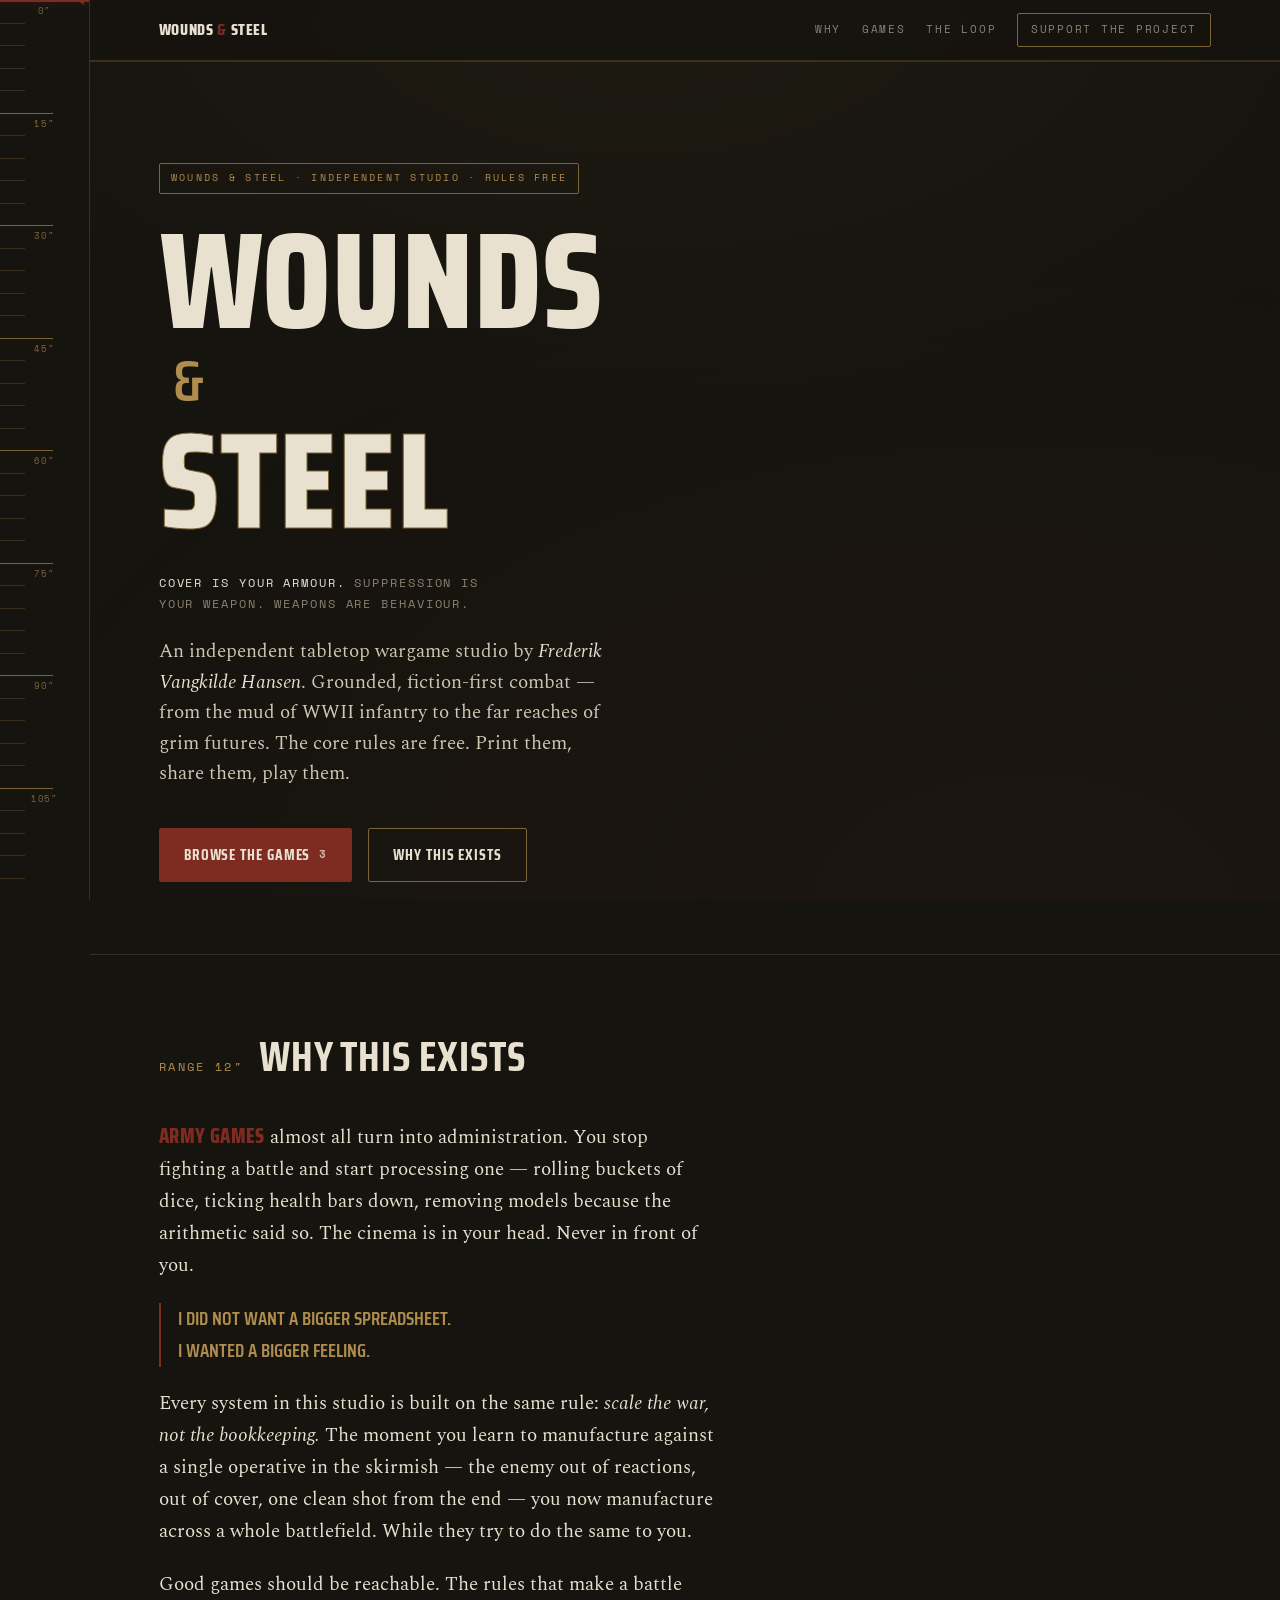
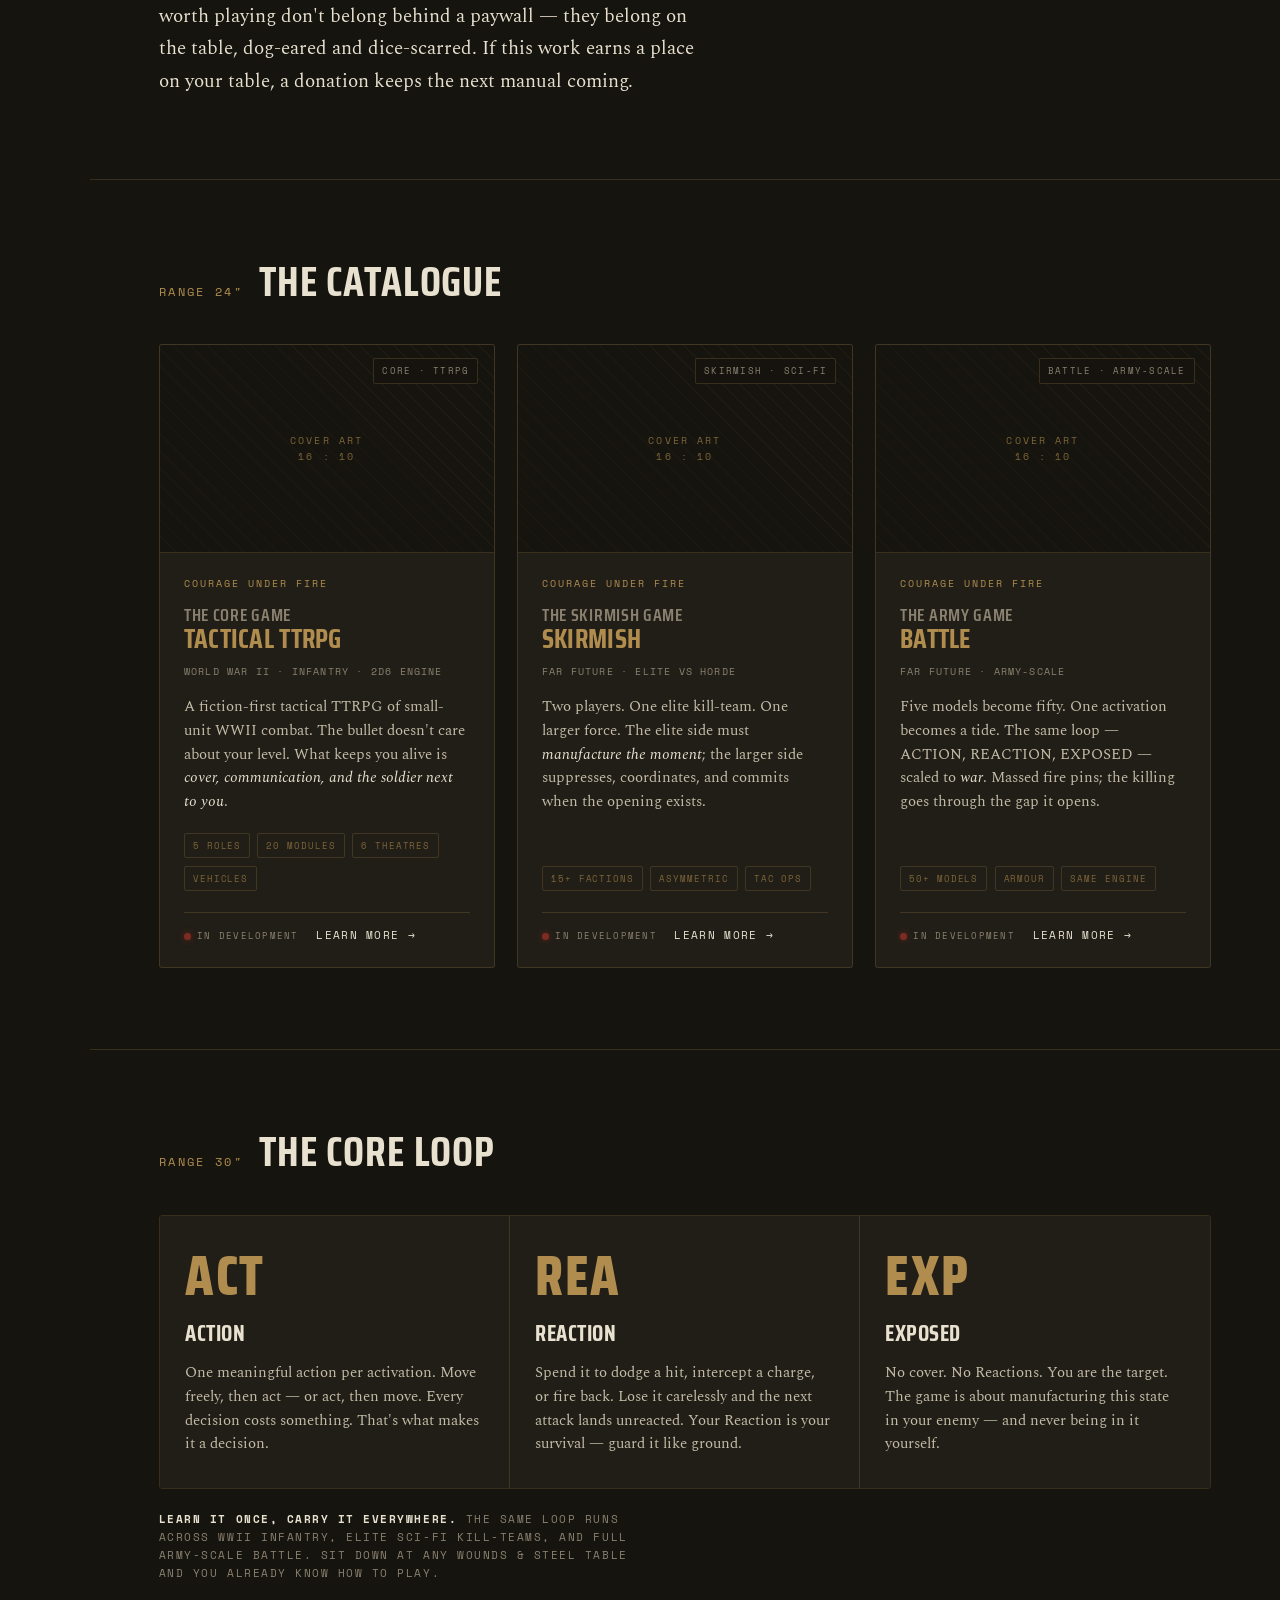
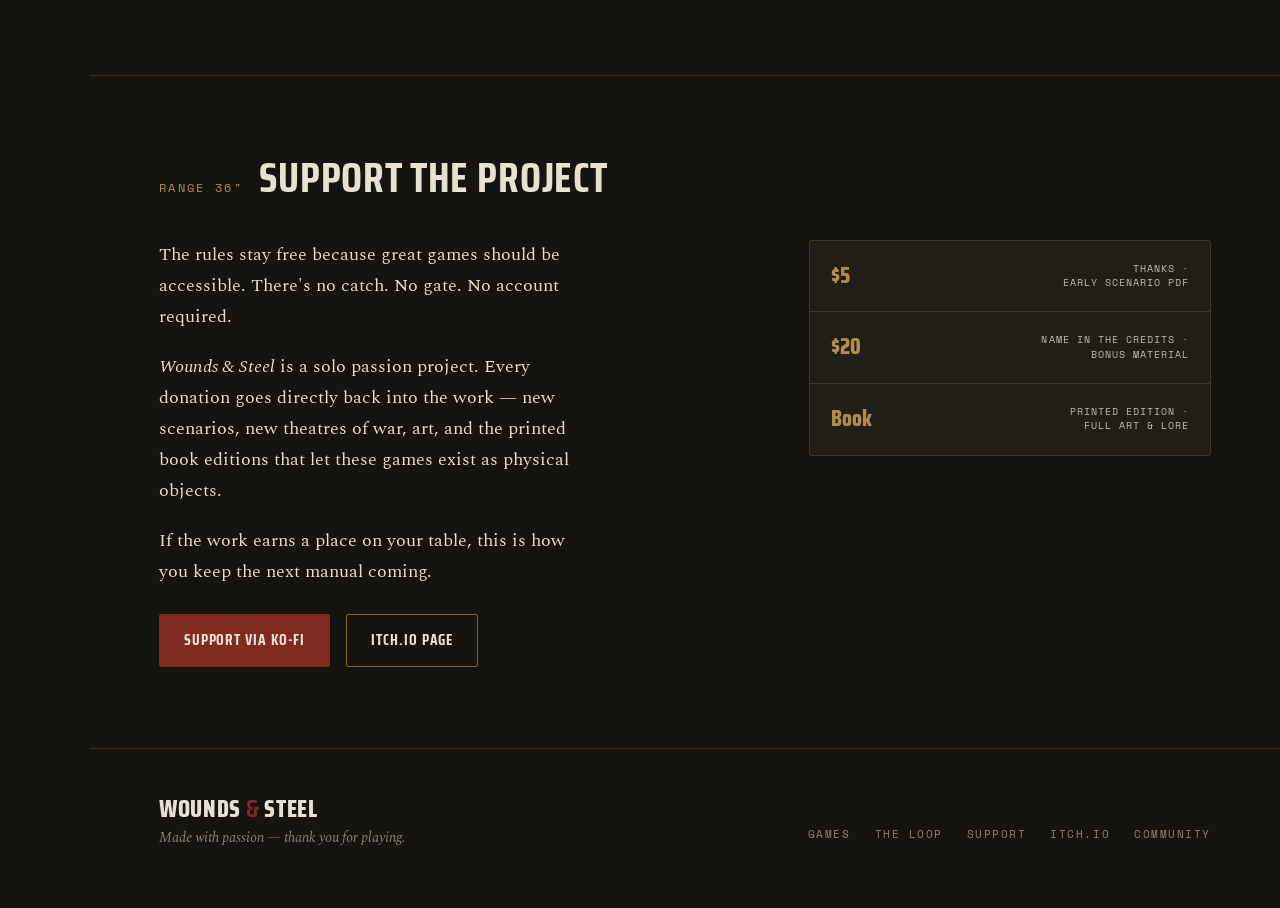
==== commit ed6f3e07: "Polish catalogue card hierarchy; add GitHub Pages deploy workflow - Lead game cards with the disting" ====
--- a/index.html
+++ b/index.html
@@ -106,9 +106,9 @@
             <span class="game__badge">Core · TTRPG</span>
           </div>
           <div class="game__body">
-            <div class="game__sig">Wounds &amp; Steel</div>
-            <h3>Courage</h3>
-            <div class="sub">Under Fire</div>
+            <div class="game__sig">Courage Under Fire</div>
+            <h3>The core game</h3>
+            <div class="sub">Tactical TTRPG</div>
             <div class="era">World War II · Infantry · 2d6 engine</div>
             <p>A fiction-first tactical TTRPG of small-unit WWII combat. The bullet doesn't care
             about your level. What keeps you alive is <em>cover, communication, and the soldier
@@ -133,9 +133,9 @@
             <span class="game__badge">Skirmish · Sci-fi</span>
           </div>
           <div class="game__body">
-            <div class="game__sig">Wounds &amp; Steel</div>
-            <h3>Courage</h3>
-            <div class="sub">Under Fire: Skirmish</div>
+            <div class="game__sig">Courage Under Fire</div>
+            <h3>The skirmish game</h3>
+            <div class="sub">Skirmish</div>
             <div class="era">Far future · Elite vs horde</div>
             <p>Two players. One elite kill-team. One larger force. The elite side must
             <em>manufacture the moment</em>; the larger side suppresses, coordinates, and commits
@@ -159,9 +159,9 @@
             <span class="game__badge">Battle · Army-scale</span>
           </div>
           <div class="game__body">
-            <div class="game__sig">Wounds &amp; Steel</div>
-            <h3>Courage</h3>
-            <div class="sub">Under Fire: Battle</div>
+            <div class="game__sig">Courage Under Fire</div>
+            <h3>The army game</h3>
+            <div class="sub">Battle</div>
             <div class="era">Far future · Army-scale</div>
             <p>Five models become fifty. One activation becomes a tide. The same loop —
             ACTION, REACTION, EXPOSED — scaled to <em>war</em>. Massed fire pins; the killing goes
--- a/styles.css
+++ b/styles.css
@@ -198,10 +198,10 @@
 }
 .game__sig{font-family:var(--data);font-size:.62rem;letter-spacing:.2em;color:var(--brass);
   text-transform:uppercase;margin-bottom:.9rem}
-.game h3{font-family:var(--display);text-transform:uppercase;font-weight:700;
-  font-size:1.65rem;line-height:.95;margin:0 0 .4rem;letter-spacing:.01em}
-.game .sub{font-family:var(--display);font-weight:600;font-size:1rem;
-  text-transform:uppercase;color:var(--ash);letter-spacing:.04em;margin-bottom:.8rem}
+.game h3{font-family:var(--display);text-transform:uppercase;font-weight:600;
+  font-size:1.1rem;line-height:.95;margin:0 0 .15rem;letter-spacing:.04em;color:var(--ash)}
+.game .sub{font-family:var(--display);font-weight:700;font-size:1.7rem;
+  text-transform:uppercase;color:var(--brass);letter-spacing:.01em;margin-bottom:.8rem;line-height:.95}
 .game .era{font-family:var(--data);font-size:.62rem;color:var(--ash);letter-spacing:.12em;
   text-transform:uppercase;margin-bottom:.9rem}
 .game p{font-size:.96rem;color:#c4bca8;line-height:1.55;margin:0 0 1.2rem;flex-grow:1}
